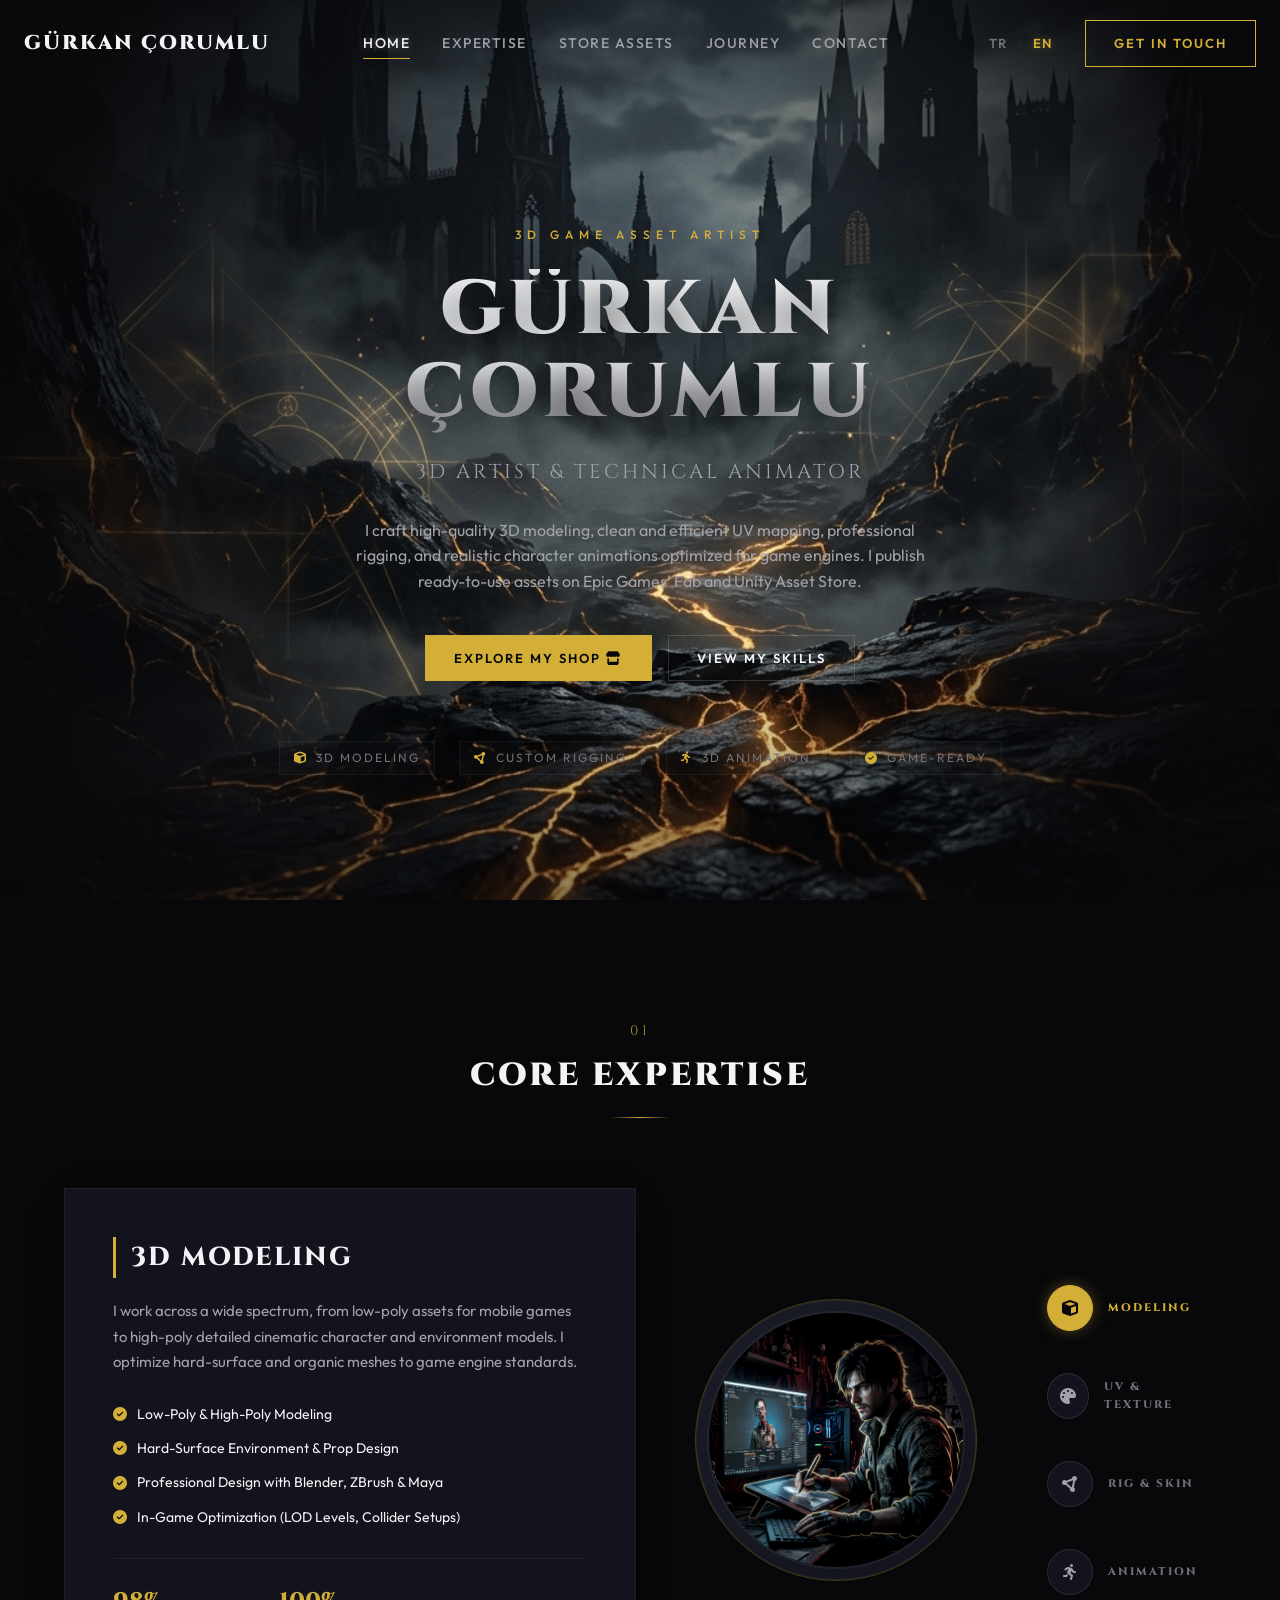
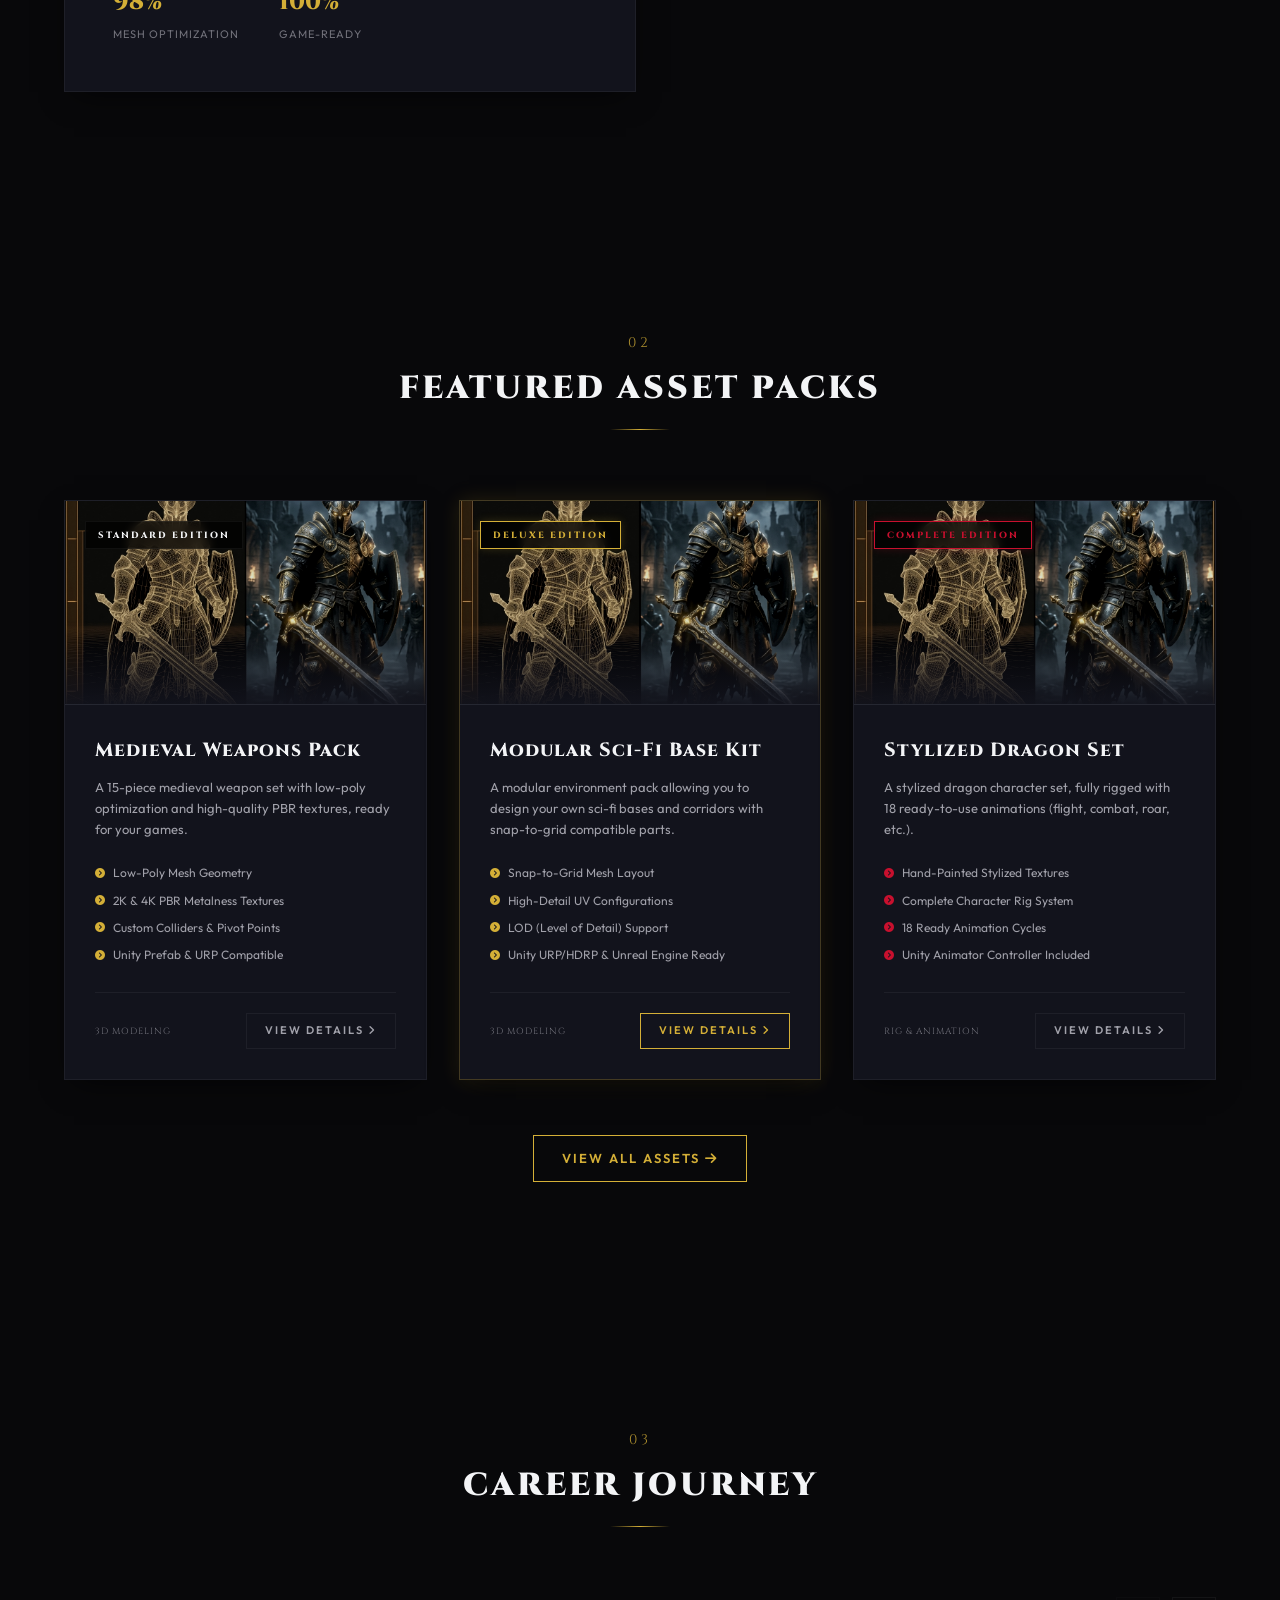
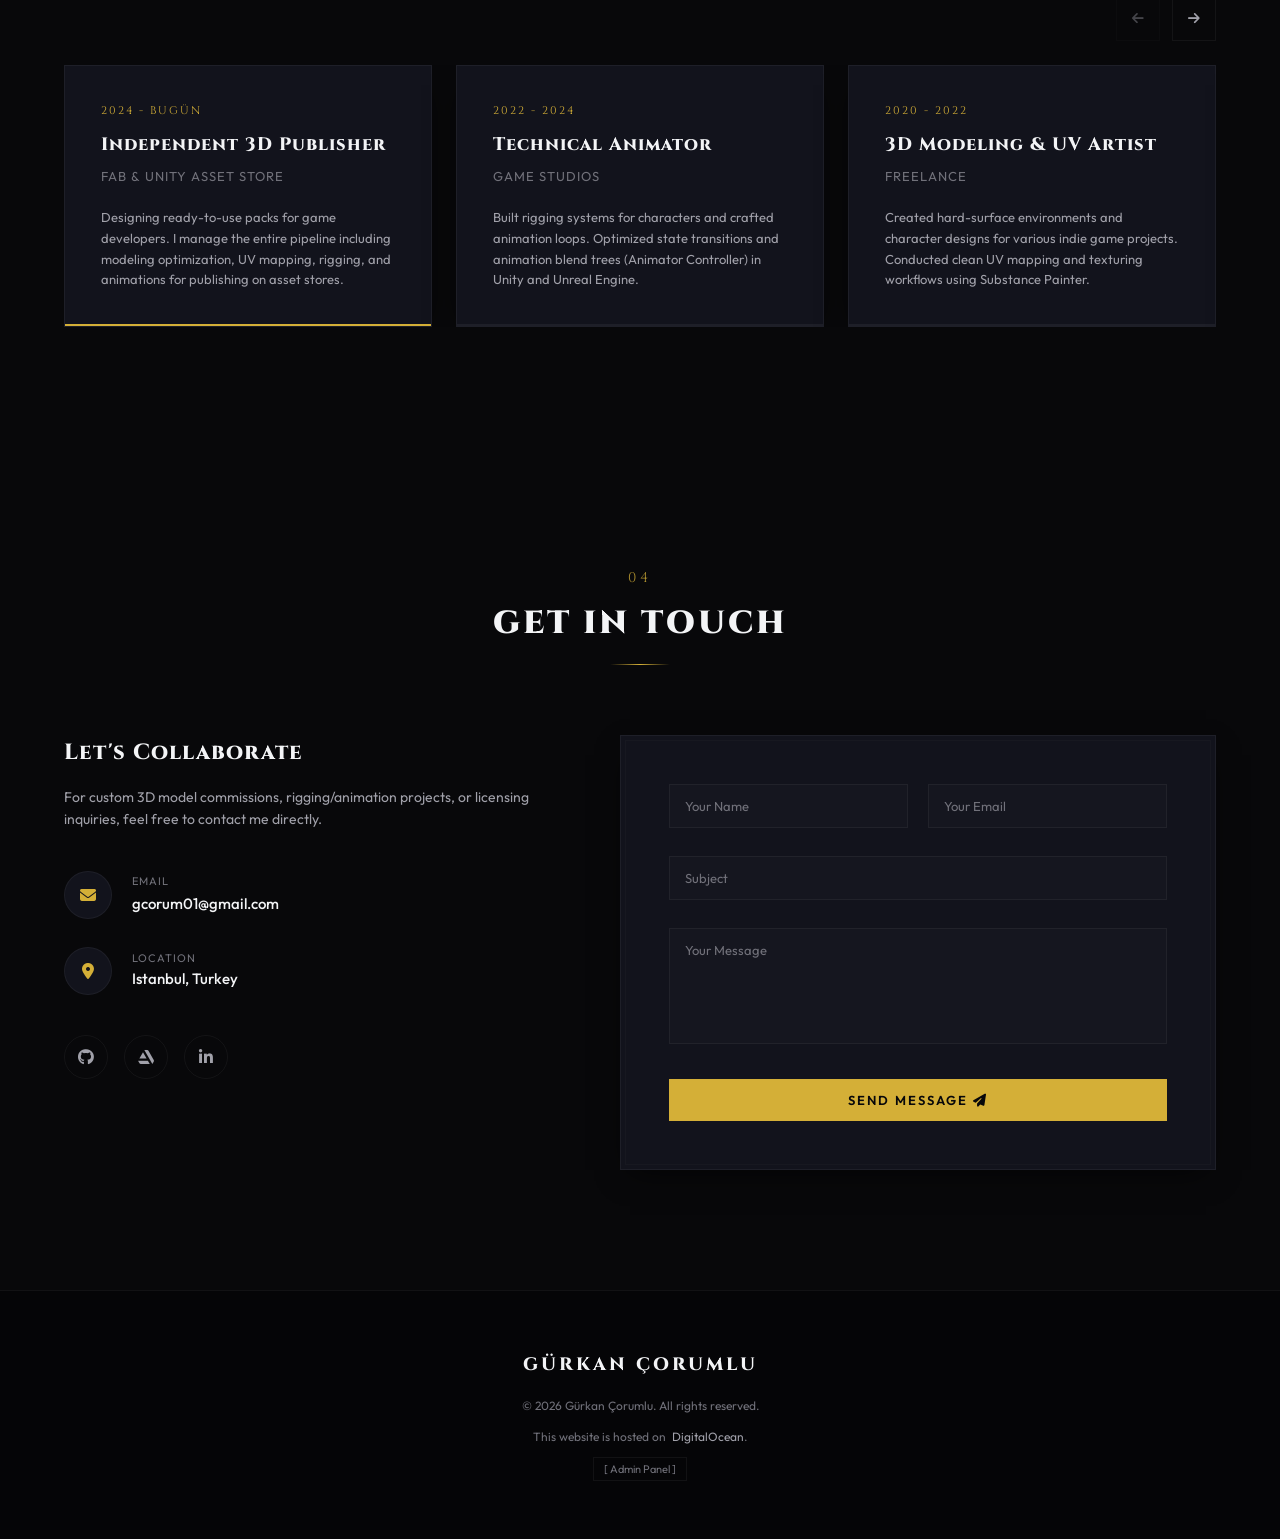
==== index.html @ 6bc315f4 "Initial commit - 3D Portfolio" ====
<!DOCTYPE html>
<html lang="tr">
<head>
    <meta charset="UTF-8">
    <meta name="viewport" content="width=device-width, initial-scale=1.0">
    <meta name="description" content="Gürkan Çorumlu - 3D Modelleme, UV Mapping, Rigleme ve Animasyon Uzmanı. Fab Marketplace ve Unity Asset Store için optimize edilmiş 3D oyun varlıkları.">
    <meta name="author" content="Gürkan Çorumlu">
    <title>Gürkan Çorumlu | 3D Artist & Technical Animator</title>
    
    <!-- Google Fonts -->
    <link rel="preconnect" href="https://fonts.googleapis.com">
    <link rel="preconnect" href="https://fonts.gstatic.com" crossorigin>
    <link href="https://fonts.googleapis.com/css2?family=Cinzel:wght@400;600;800;900&family=Outfit:wght@200;300;400;500;600;700&display=swap" rel="stylesheet">
    
    <!-- Font Awesome CDN -->
    <link rel="stylesheet" href="https://cdnjs.cloudflare.com/ajax/libs/font-awesome/6.4.0/css/all.min.css">
    
    <!-- Stylesheet -->
    <link rel="stylesheet" href="styles.css">
</head>
<body>

    <!-- Fog/Mist Canvas Background -->
    <canvas id="fog-canvas"></canvas>

    <!-- Header / Navigation -->
    <header class="navbar">
        <div class="nav-container">
            <a href="#" class="nav-logo">GÜRKAN ÇORUMLU</a>
            
            <nav class="nav-links">
                <a href="#hero" class="active">
                    <span class="tr-text">Ana Sayfa</span>
                    <span class="en-text">Home</span>
                </a>
                <a href="#expertise">
                    <span class="tr-text">Uzmanlık</span>
                    <span class="en-text">Expertise</span>
                </a>
                <a href="#projects">
                    <span class="tr-text">Mağaza Varlıkları</span>
                    <span class="en-text">Store Assets</span>
                </a>
                <a href="#journey">
                    <span class="tr-text">Deneyim</span>
                    <span class="en-text">Journey</span>
                </a>
                <a href="#contact">
                    <span class="tr-text">İletişim</span>
                    <span class="en-text">Contact</span>
                </a>
            </nav>

            <div class="nav-actions">
                <!-- Language Toggle Button -->
                <div class="lang-selector">
                    <button class="lang-btn active" data-lang="tr">TR</button>
                    <span class="lang-separator">|</span>
                    <button class="lang-btn" data-lang="en">EN</button>
                </div>
                
                <a href="#contact" class="btn btn-outline cv-btn tr-text">İletişime Geç</a>
                <a href="#contact" class="btn btn-outline cv-btn en-text">Get in Touch</a>
                
                <button class="mobile-toggle" aria-label="Menüyü Aç/Kapat">
                    <i class="fa-solid fa-bars-staggered"></i>
                </button>
            </div>
        </div>
    </header>

    <!-- Mobile Navigation Drawer -->
    <div class="mobile-drawer">
        <button class="mobile-close" aria-label="Menüyü Kapat"><i class="fa-solid fa-xmark"></i></button>
        <div class="lang-selector-mobile">
            <button class="lang-btn active" data-lang="tr">TR</button>
            <span class="lang-separator">|</span>
            <button class="lang-btn" data-lang="en">EN</button>
        </div>
        <nav class="drawer-links">
            <a href="#hero">
                <span class="tr-text">Ana Sayfa</span>
                <span class="en-text">Home</span>
            </a>
            <a href="#expertise">
                <span class="tr-text">Uzmanlık</span>
                <span class="en-text">Expertise</span>
            </a>
            <a href="#projects">
                <span class="tr-text">Mağaza Varlıkları</span>
                <span class="en-text">Store Assets</span>
            </a>
            <a href="#journey">
                <span class="tr-text">Deneyim</span>
                <span class="en-text">Journey</span>
            </a>
            <a href="#contact">
                <span class="tr-text">İletişim</span>
                <span class="en-text">Contact</span>
            </a>
            <a href="#contact" class="btn btn-outline cv-btn-mobile tr-text">İletişime Geç</a>
            <a href="#contact" class="btn btn-outline cv-btn-mobile en-text">Get in Touch</a>
        </nav>
    </div>

    <!-- Main Content -->
    <main>

        <!-- Hero Section -->
        <section id="hero" class="hero-section">
            <div class="hero-overlay"></div>
            <div class="hero-content">
                <p class="hero-tagline tr-text">3D OYUN VARLIKLARI SANATÇISI</p>
                <p class="hero-tagline en-text">3D GAME ASSET ARTIST</p>
                <h1 class="hero-title">GÜRKAN ÇORUMLU</h1>
                <p class="hero-subtitle">3D Artist & Technical Animator</p>
                
                <p class="hero-description tr-text">
                    Oyun motorları için optimize edilmiş yüksek kaliteli 3D modelleme (modeling), temiz ve verimli UV mapping, profesyonel rigleme (rigging) ve gerçekçi karakter animasyonları hazırlıyorum. Unity Asset Store ve Fab mağazalarında hazır varlıklar (assets) yayınlıyorum.
                </p>
                <p class="hero-description en-text">
                    I craft high-quality 3D modeling, clean and efficient UV mapping, professional rigging, and realistic character animations optimized for game engines. I publish ready-to-use assets on Epic Games' Fab and Unity Asset Store.
                </p>
                
                <div class="hero-buttons">
                    <a href="#projects" class="btn btn-primary tr-text">Mağazamı İncele <i class="fa-solid fa-store"></i></a>
                    <a href="#projects" class="btn btn-primary en-text">Explore My Shop <i class="fa-solid fa-store"></i></a>
                    <a href="#expertise" class="btn btn-secondary tr-text">Yeteneklerimi Gör</a>
                    <a href="#expertise" class="btn btn-secondary en-text">View My Skills</a>
                </div>
                <div class="hero-footer-badges">
                    <div class="badge-item"><i class="fa-solid fa-cube"></i> 3D Modeling</div>
                    <div class="badge-item"><i class="fa-solid fa-circle-nodes"></i> Custom Rigging</div>
                    <div class="badge-item"><i class="fa-solid fa-person-running"></i> 3D Animation</div>
                    <div class="badge-item"><i class="fa-solid fa-circle-check"></i> Game-Ready</div>
                </div>
            </div>
        </section>

        <!-- Profile & Expertise Section (Ethan Winters Style Selector) -->
        <section id="expertise" class="expertise-section section-padding">
            <div class="container">
                <div class="section-header text-center">
                    <span class="section-number">01</span>
                    <h2 class="section-title tr-text">UZMANLIK ALANLARI</h2>
                    <h2 class="section-title en-text">CORE EXPERTISE</h2>
                    <div class="section-divider"></div>
                </div>

                <div class="expertise-grid">
                    <!-- Left Panel: Content of selected role -->
                    <div class="expertise-info-panel">
                        
                        <!-- 1. 3D Modeling Panel -->
                        <div class="role-details active" id="role-modeling">
                            <h3 class="role-title tr-text">3D Modelleme (Modeling)</h3>
                            <h3 class="role-title en-text">3D Modeling</h3>
                            
                            <p class="role-desc tr-text">
                                Düşük poligonlu (low-poly) mobil oyun nesnelerinden, yüksek poligonlu (high-poly) detaylı sinematik karakter ve çevre modellerine kadar geniş bir yelpazede çalışıyorum. Hard-surface ve organik modelleri oyun motoru standartlarında optimize ediyorum.
                            </p>
                            <p class="role-desc en-text">
                                I work across a wide spectrum, from low-poly assets for mobile games to high-poly detailed cinematic character and environment models. I optimize hard-surface and organic meshes to game engine standards.
                            </p>
                            
                            <ul class="role-skills-list tr-text">
                                <li><i class="fa-solid fa-circle-check"></i> Düşük ve Yüksek Poligon Modelleme (Low-Poly / High-Poly)</li>
                                <li><i class="fa-solid fa-circle-check"></i> Hard-Surface Çevre ve Prop Tasarımları</li>
                                <li><i class="fa-solid fa-circle-check"></i> Blender, ZBrush ve Maya ile Profesyonel Tasarım</li>
                                <li><i class="fa-solid fa-circle-check"></i> Oyun İçi Optimizasyon (LOD Seviyeleri, Collider Tanımları)</li>
                            </ul>
                            <ul class="role-skills-list en-text">
                                <li><i class="fa-solid fa-circle-check"></i> Low-Poly & High-Poly Modeling</li>
                                <li><i class="fa-solid fa-circle-check"></i> Hard-Surface Environment & Prop Design</li>
                                <li><i class="fa-solid fa-circle-check"></i> Professional Design with Blender, ZBrush & Maya</li>
                                <li><i class="fa-solid fa-circle-check"></i> In-Game Optimization (LOD Levels, Collider Setups)</li>
                            </ul>
                            
                            <div class="role-metrics">
                                <div class="metric-item">
                                    <span class="metric-value">98%</span>
                                    <span class="metric-label tr-text">Mesh Optimizasyonu</span>
                                    <span class="metric-label en-text">Mesh Optimization</span>
                                </div>
                                <div class="metric-item">
                                    <span class="metric-value">100%</span>
                                    <span class="metric-label tr-text">Oyun Hazır (Game-Ready)</span>
                                    <span class="metric-label en-text">Game-Ready</span>
                                </div>
                            </div>
                        </div>

                        <!-- 2. UV & Texturing Panel -->
                        <div class="role-details" id="role-texturing">
                            <h3 class="role-title tr-text">UV Layout & Texturing</h3>
                            <h3 class="role-title en-text">UV Layout & Texturing</h3>
                            
                            <p class="role-desc tr-text">
                                Modellerin en verimli şekilde kaplanabilmesi için dikişsiz (seamless) ve sıkıştırılmış UV haritaları çıkarıyorum. Substance Painter kullanarak PBR (Physically Based Rendering) standartlarında gerçekçi veya stylized dokular üretiyorum.
                            </p>
                            <p class="role-desc en-text">
                                I generate seamless, optimized UV layouts to ensure the most efficient texturing process. Using Substance Painter, I create realistic or stylized textures conforming to PBR (Physically Based Rendering) standards.
                            </p>
                            
                            <ul class="role-skills-list tr-text">
                                <li><i class="fa-solid fa-circle-check"></i> Profesyonel ve Hızlı UV Açılımı (UV Unwrapping)</li>
                                <li><i class="fa-solid fa-circle-check"></i> PBR Dokulandırma (Substance Painter / Designer)</li>
                                <li><i class="fa-solid fa-circle-check"></i> Stylized & Hand-painted Kaplama Teknikleri</li>
                                <li><i class="fa-solid fa-circle-check"></i> Texture Atlasing ile Draw Call Optimizasyonu</li>
                            </ul>
                            <ul class="role-skills-list en-text">
                                <li><i class="fa-solid fa-circle-check"></i> Professional and Fast UV Unwrapping</li>
                                <li><i class="fa-solid fa-circle-check"></i> PBR Texturing (Substance Painter / Designer)</li>
                                <li><i class="fa-solid fa-circle-check"></i> Stylized & Hand-painted Texturing Techniques</li>
                                <li><i class="fa-solid fa-circle-check"></i> Draw Call Optimization via Texture Atlasing</li>
                            </ul>
                            
                            <div class="role-metrics">
                                <div class="metric-item">
                                    <span class="metric-value">4K</span>
                                    <span class="metric-label tr-text">Maks. Çözünürlük</span>
                                    <span class="metric-label en-text">Max Resolution</span>
                                </div>
                                <div class="metric-item">
                                    <span class="metric-value">95%</span>
                                    <span class="metric-label tr-text">UV Alanı Verimliliği</span>
                                    <span class="metric-label en-text">UV Space Efficiency</span>
                                </div>
                            </div>
                        </div>

                        <!-- 3. Rigging Panel -->
                        <div class="role-details" id="role-rigging">
                            <h3 class="role-title tr-text">Kemiklendirme & Rigleme (Rigging)</h3>
                            <h3 class="role-title en-text">Rigging & Skinning</h3>
                            
                            <p class="role-desc tr-text">
                                Karakterlerin ve mekanik nesnelerin canlandırılabilmesi için esnek, hatasız ve oyun motorlarıyla (Unity / Unreal Engine) tam uyumlu kemik yapıları kuruyorum. Skinning işlemlerini kusursuz bükülmeler sağlayacak şekilde yapıyorum.
                            </p>
                            <p class="role-desc en-text">
                                I build flexible, error-free bone structures fully compatible with game engines (Unity / Unreal Engine) for character and mechanical assets. I paint skins to guarantee flawless joint deformations.
                            </p>
                            
                            <ul class="role-skills-list tr-text">
                                <li><i class="fa-solid fa-circle-check"></i> İnsansı (Humanoid) ve Hayvan/Yaratık (Generic) Rig Sistemleri</li>
                                <li><i class="fa-solid fa-circle-check"></i> Mekanik Nesneler ve Araç Rigleme Altyapıları</li>
                                <li><i class="fa-solid fa-circle-check"></i> Yüz Rigleme (Facial Rig) ve Blendshape Entegrasyonları</li>
                                <li><i class="fa-solid fa-circle-check"></i> Unity Mecanim / Unreal Control Rig Uyumluluğu</li>
                            </ul>
                            <ul class="role-skills-list en-text">
                                <li><i class="fa-solid fa-circle-check"></i> Humanoid & Animal/Creature (Generic) Rig Setups</li>
                                <li><i class="fa-solid fa-circle-check"></i> Mechanical & Vehicle Rigging Architectures</li>
                                <li><i class="fa-solid fa-circle-check"></i> Facial Rigging & Blendshape Integrations</li>
                                <li><i class="fa-solid fa-circle-check"></i> Unity Mecanim / Unreal Control Rig Compatibility</li>
                            </ul>
                            
                            <div class="role-metrics">
                                <div class="metric-item">
                                    <span class="metric-value">0 Hata</span>
                                    <span class="metric-label tr-text">Eklem Bükülme (Skinning)</span>
                                    <span class="metric-label en-text">Joint Deformation</span>
                                </div>
                                <div class="metric-item">
                                    <span class="metric-value">100%</span>
                                    <span class="metric-label tr-text">Motor Entegrasyonu</span>
                                    <span class="metric-label en-text">Engine Integration</span>
                                </div>
                            </div>
                        </div>

                        <!-- 4. Animation Panel -->
                        <div class="role-details" id="role-animation">
                            <h3 class="role-title tr-text">3D Animasyon (Animation)</h3>
                            <h3 class="role-title en-text">3D Animation</h3>
                            
                            <p class="role-desc tr-text">
                                Karakterlere ve nesnelere hayat veriyorum. Oyun içi döngüler (idle, walk, run, jump, combat) ve sinematik sahneler için akıcı, ağırlık hissi yüksek animasyonlar hazırlıyorum.
                            </p>
                            <p class="role-desc en-text">
                                I breathe life into characters and objects. I produce fluid, high-weight-feeling animations for in-game cycles (idle, walk, run, jump, combat) and cinematic sequences.
                            </p>
                            
                            <ul class="role-skills-list tr-text">
                                <li><i class="fa-solid fa-circle-check"></i> Oyun İçi Animasyon Döngüleri (Seamless Loop Cycles)</li>
                                <li><i class="fa-solid fa-circle-check"></i> Dövüş ve Etkileşim Animasyon Setleri</li>
                                <li><i class="fa-solid fa-circle-check"></i> Keyframe Animasyonu & Motion Capture Düzenleme</li>
                                <li><i class="fa-solid fa-circle-check"></i> Dinamik Saç, Bez ve Fizik Destekli Animasyonlar</li>
                            </ul>
                            <ul class="role-skills-list en-text">
                                <li><i class="fa-solid fa-circle-check"></i> In-Game Seamless Loop Cycles</li>
                                <li><i class="fa-solid fa-circle-check"></i> Combat & Interaction Animation Sets</li>
                                <li><i class="fa-solid fa-circle-check"></i> Keyframe Animation & Motion Capture Editing</li>
                                <li><i class="fa-solid fa-circle-check"></i> Dynamic Hair, Cloth & Physics-Based Animations</li>
                            </ul>
                            
                            <div class="role-metrics">
                                <div class="metric-item">
                                    <span class="metric-value">60 FPS</span>
                                    <span class="metric-label tr-text">Akıcı Hareketler</span>
                                    <span class="metric-label en-text">Smooth Animation</span>
                                </div>
                                <div class="metric-item">
                                    <span class="metric-value">15+</span>
                                    <span class="metric-label tr-text">Paket Başına Animasyon</span>
                                    <span class="metric-label en-text">Animations Per Pack</span>
                                </div>
                            </div>
                        </div>
                    </div>

                    <!-- Center Panel: The Developer Avatar (glowing frame) -->
                    <div class="expertise-avatar-panel">
                        <div class="avatar-frame">
                            <div class="glow-ring"></div>
                            <img src="assets/images/developer_avatar.png" alt="Gürkan Çorumlu Avatar" class="avatar-img">
                        </div>
                    </div>

                    <!-- Right Panel: Interactive Badges (Resident Evil style) -->
                    <div class="expertise-selectors">
                        <div class="selector-badge active" data-role="modeling" title="3D Modeling">
                            <div class="badge-inner">
                                <i class="fa-solid fa-cube"></i>
                            </div>
                            <span class="badge-label tr-text">MODELLEME</span>
                            <span class="badge-label en-text">MODELING</span>
                        </div>
                        <div class="selector-badge" data-role="texturing" title="UV & Texturing">
                            <div class="badge-inner">
                                <i class="fa-solid fa-palette"></i>
                            </div>
                            <span class="badge-label tr-text">UV & KAPLAMA</span>
                            <span class="badge-label en-text">UV & TEXTURE</span>
                        </div>
                        <div class="selector-badge" data-role="rigging" title="Rigging">
                            <div class="badge-inner">
                                <i class="fa-solid fa-circle-nodes"></i>
                            </div>
                            <span class="badge-label tr-text">RİG & SKİN</span>
                            <span class="badge-label en-text">RIG & SKIN</span>
                        </div>
                        <div class="selector-badge" data-role="animation" title="Animation">
                            <div class="badge-inner">
                                <i class="fa-solid fa-person-running"></i>
                            </div>
                            <span class="badge-label tr-text">ANİMASYON</span>
                            <span class="badge-label en-text">ANIMATION</span>
                        </div>
                    </div>
                </div>
            </div>
        </section>

        <!-- Projects Section (Ediciones Style Cards) -->
        <section id="projects" class="projects-section section-padding">
            <div class="container">
                <div class="section-header text-center">
                    <span class="section-number">02</span>
                    <h2 class="section-title tr-text">ÖNE ÇIKAN VARLIK PAKETLERİ</h2>
                    <h2 class="section-title en-text">FEATURED ASSET PACKS</h2>
                    <div class="section-divider"></div>
                </div>

                <div class="projects-grid" id="home-projects-grid">
                    <!-- Injected dynamically by app.js -->
                </div>

                <!-- View All Button -->
                <div class="projects-action text-center">
                    <a href="assets.html" class="btn btn-outline">
                        <span class="tr-text">Tüm Paketleri Gör <i class="fa-solid fa-arrow-right"></i></span>
                        <span class="en-text">View All Assets <i class="fa-solid fa-arrow-right"></i></span>
                    </a>
                </div>
            </div>
        </section>

        <!-- Career Journey Section (Locaciones Jugables Style Slider) -->
        <section id="journey" class="journey-section section-padding">
            <div class="container">
                <div class="section-header text-center">
                    <span class="section-number">03</span>
                    <h2 class="section-title tr-text">KARİYER YOLCULUĞU</h2>
                    <h2 class="section-title en-text">CAREER JOURNEY</h2>
                    <div class="section-divider"></div>
                </div>

                <div class="journey-wrapper">
                    <!-- Carousel Controls -->
                    <div class="journey-controls">
                        <button class="journey-btn prev" aria-label="Önceki"><i class="fa-solid fa-arrow-left"></i></button>
                        <button class="journey-btn next" aria-label="Sonraki"><i class="fa-solid fa-arrow-right"></i></button>
                    </div>

                    <div class="journey-track-container">
                        <div class="journey-track" id="home-journey-track">
                            <!-- Injected dynamically by app.js -->
                        </div>
                    </div>
                </div>
            </div>
        </section>

        <!-- Contact Section -->
        <section id="contact" class="contact-section section-padding">
            <div class="container">
                <div class="section-header text-center">
                    <span class="section-number">04</span>
                    <h2 class="section-title tr-text">İLETİŞİME GEÇ</h2>
                    <h2 class="section-title en-text">GET IN TOUCH</h2>
                    <div class="section-divider"></div>
                </div>

                <div class="contact-grid">
                    <!-- Contact Information -->
                    <div class="contact-info">
                        <h3 class="contact-subtitle tr-text">İş Birliği Kurun</h3>
                        <h3 class="contact-subtitle en-text">Let's Collaborate</h3>
                        
                        <p class="contact-text tr-text">
                            Özel 3D model siparişleriniz, rig/animasyon projeleriniz ya da lisanslama sorularınız için doğrudan benimle iletişime geçebilirsiniz.
                        </p>
                        <p class="contact-text en-text">
                            For custom 3D model commissions, rigging/animation projects, or licensing inquiries, feel free to contact me directly.
                        </p>
                        
                        <div class="contact-details">
                            <div class="contact-detail-item">
                                <div class="contact-icon"><i class="fa-solid fa-envelope"></i></div>
                                <div class="contact-detail-text">
                                    <span class="tr-text">E-posta</span>
                                    <span class="en-text">Email</span>
                                    <a href="mailto:gcorum01@gmail.com">gcorum01@gmail.com</a>
                                </div>
                            </div>
                            <div class="contact-detail-item">
                                <div class="contact-icon"><i class="fa-solid fa-location-dot"></i></div>
                                <div class="contact-detail-text">
                                    <span class="tr-text">Konum</span>
                                    <span class="en-text">Location</span>
                                    <p class="tr-text">İstanbul, Türkiye</p>
                                    <p class="en-text">Istanbul, Turkey</p>
                                </div>
                            </div>
                        </div>

                        <div class="social-links">
                            <a href="https://github.com/gurkan01" target="_blank" rel="noopener noreferrer" class="social-icon" aria-label="GitHub"><i class="fa-brands fa-github"></i></a>
                            <a href="#" class="social-icon" aria-label="ArtStation"><i class="fa-brands fa-artstation"></i></a>
                            <a href="https://www.linkedin.com/in/g%C3%BCrkan-%C3%A7orumlu-41a6ab17b/" target="_blank" rel="noopener noreferrer" class="social-icon" aria-label="LinkedIn"><i class="fa-brands fa-linkedin-in"></i></a>
                        </div>
                    </div>

                    <!-- Contact Form -->
                    <div class="contact-form-panel">
                        <form id="portfolio-contact-form" class="contact-form" action="#" method="POST">
                            <div class="form-row">
                                <div class="form-group">
                                    <input type="text" id="name" name="name" required placeholder=" ">
                                    <label for="name" class="tr-text">Adınız Soyadınız</label>
                                    <label for="name" class="en-text">Your Name</label>
                                </div>
                                <div class="form-group">
                                    <input type="email" id="email" name="email" required placeholder=" ">
                                    <label for="email" class="tr-text">E-posta Adresiniz</label>
                                    <label for="email" class="en-text">Your Email</label>
                                </div>
                            </div>
                            <div class="form-group">
                                <input type="text" id="subject" name="subject" required placeholder=" ">
                                <label for="subject" class="tr-text">Konu</label>
                                <label for="subject" class="en-text">Subject</label>
                            </div>
                            <div class="form-group">
                                <textarea id="message" name="message" rows="5" required placeholder=" "></textarea>
                                <label for="message" class="tr-text">Mesajınız</label>
                                <label for="message" class="en-text">Your Message</label>
                            </div>
                            <button type="submit" class="btn btn-primary btn-submit">
                                <span class="tr-text">Gönder <i class="fa-solid fa-paper-plane"></i></span>
                                <span class="en-text">Send Message <i class="fa-solid fa-paper-plane"></i></span>
                            </button>
                        </form>
                    </div>
                </div>
            </div>
        </section>

    </main>

    <!-- Footer -->
    <footer class="main-footer">
        <div class="footer-container">
            <div class="footer-brand">GÜRKAN ÇORUMLU</div>
            <p class="footer-copy">
                &copy; 2026 Gürkan Çorumlu. <span class="tr-text">Tüm hakları saklıdır.</span><span class="en-text">All rights reserved.</span>
            </p>
            <p class="footer-host tr-text">
                Bu web sitesi <a href="https://www.digitalocean.com" target="_blank" rel="noopener noreferrer"><i class="fa-brands fa-digitalocean"></i> DigitalOcean</a> üzerinde barındırılmaktadır.
            </p>
            <p class="footer-host en-text">
                This website is hosted on <a href="https://www.digitalocean.com" target="_blank" rel="noopener noreferrer"><i class="fa-brands fa-digitalocean"></i> DigitalOcean</a>.
            </p>
            <p class="footer-admin" style="margin-top: 15px; font-size: 11px;">
                <a href="panel.html" style="color: var(--text-muted); text-decoration: none; border: 1px solid var(--border-color); padding: 4px 10px; transition: var(--transition-fast);">
                    <span class="tr-text">[ Yönetim Paneli ]</span>
                    <span class="en-text">[ Admin Panel ]</span>
                </a>
            </p>
        </div>
    </footer>

    <!-- App JavaScript -->
    <script src="db.js"></script>
    <script src="app.js"></script>
</body>
</html>
---- styles.css ----
/* --------------------------------------------------
 * DESIGN SYSTEM & ROOT VARIABLES
 * -------------------------------------------------- */
:root {
    --bg-primary: #08080a;
    --bg-secondary: #12131c;
    --bg-tertiary: #191b26;
    --bg-nav: rgba(8, 8, 10, 0.75);
    
    --accent-gold: #d4af37;
    --accent-gold-hover: #ffb800;
    --accent-gold-glow: rgba(212, 175, 55, 0.35);
    
    --accent-red: #c8102e;
    --accent-red-hover: #e51b3c;
    --accent-red-glow: rgba(200, 16, 46, 0.35);
    
    --text-primary: #f3f4f6;
    --text-secondary: #a1a1aa;
    --text-muted: #71717a;
    
    --border-color: rgba(255, 255, 255, 0.05);
    --border-glow: rgba(212, 175, 55, 0.1);
    
    --font-title: 'Cinzel', serif;
    --font-body: 'Outfit', sans-serif;
    
    --transition-smooth: all 0.4s cubic-bezier(0.16, 1, 0.3, 1);
    --transition-fast: all 0.2s cubic-bezier(0.4, 0, 0.2, 1);
    --glass-blur: blur(12px);
    
    --shadow-premium: 0 10px 30px -10px rgba(0, 0, 0, 0.7);
    --shadow-glow-gold: 0 0 20px rgba(212, 175, 55, 0.15);
}

/* Reset & Base Styles */
* {
    margin: 0;
    padding: 0;
    box-sizing: border-box;
    scroll-behavior: smooth;
}

body {
    background-color: var(--bg-primary);
    color: var(--text-primary);
    font-family: var(--font-body);
    overflow-x: hidden;
    line-height: 1.6;
    -webkit-font-smoothing: antialiased;
}

/* Custom Scrollbar */
::-webkit-scrollbar {
    width: 8px;
}
::-webkit-scrollbar-track {
    background: var(--bg-primary);
}
::-webkit-scrollbar-thumb {
    background: var(--bg-secondary);
    border: 2px solid var(--bg-primary);
    border-radius: 4px;
}
::-webkit-scrollbar-thumb:hover {
    background: var(--accent-gold);
}

/* Canvas Background */
#fog-canvas {
    position: fixed;
    top: 0;
    left: 0;
    width: 100vw;
    height: 100vh;
    z-index: -1;
    pointer-events: none;
    background-color: var(--bg-primary);
}

/* Selection */
::selection {
    background-color: var(--accent-gold);
    color: var(--bg-primary);
}

/* Layout Container */
.container {
    width: 100%;
    max-width: 1200px;
    margin: 0 auto;
    padding: 0 24px;
}

.section-padding {
    padding: 120px 0;
}

/* --------------------------------------------------
 * TYPOGRAPHY & HEADER STYLES
 * -------------------------------------------------- */
h1, h2, h3, h4, h5, h6 {
    font-family: var(--font-title);
    font-weight: 600;
    letter-spacing: 1px;
}

.section-header {
    margin-bottom: 70px;
    position: relative;
}

.section-number {
    font-family: var(--font-title);
    font-size: 14px;
    color: var(--accent-gold);
    letter-spacing: 4px;
    display: block;
    margin-bottom: 8px;
    opacity: 0.8;
}

.section-title {
    font-size: 32px;
    font-weight: 900;
    letter-spacing: 3px;
    text-transform: uppercase;
    position: relative;
    display: inline-block;
}

.section-divider {
    width: 60px;
    height: 1px;
    background: linear-gradient(90deg, transparent, var(--accent-gold), transparent);
    margin: 15px auto 0;
}

.text-center {
    text-align: center;
}

/* --------------------------------------------------
 * NAVIGATION BAR
 * -------------------------------------------------- */
.navbar {
    position: fixed;
    top: 0;
    left: 0;
    width: 100%;
    z-index: 100;
    background-color: transparent;
    border-bottom: 1px solid transparent;
    transition: var(--transition-smooth);
}

.navbar.scrolled {
    background-color: var(--bg-nav);
    backdrop-filter: var(--glass-blur);
    border-bottom: 1px solid var(--border-color);
    box-shadow: var(--shadow-premium);
}

.nav-container {
    max-width: 1300px;
    margin: 0 auto;
    padding: 20px 24px;
    display: flex;
    justify-content: space-between;
    align-items: center;
    transition: var(--transition-smooth);
}

.navbar.scrolled .nav-container {
    padding: 15px 24px;
}

.nav-logo {
    font-family: var(--font-title);
    font-size: 20px;
    font-weight: 900;
    letter-spacing: 2px;
    color: var(--text-primary);
    text-decoration: none;
    position: relative;
    overflow: hidden;
}

.nav-logo::after {
    content: '';
    position: absolute;
    bottom: 0;
    left: 0;
    width: 100%;
    height: 1px;
    background: var(--accent-gold);
    transform: scaleX(0);
    transform-origin: right;
    transition: transform 0.30s ease;
}

.nav-logo:hover::after {
    transform: scaleX(1);
    transform-origin: left;
}

.nav-links {
    display: flex;
    gap: 32px;
}

.nav-links a {
    color: var(--text-secondary);
    text-decoration: none;
    font-size: 14px;
    font-weight: 500;
    letter-spacing: 1.5px;
    text-transform: uppercase;
    transition: var(--transition-fast);
    position: relative;
    padding: 4px 0;
}

.nav-links a::after {
    content: '';
    position: absolute;
    bottom: 0;
    left: 0;
    width: 100%;
    height: 1px;
    background-color: var(--accent-gold);
    transform: scaleX(0);
    transition: var(--transition-fast);
}

.nav-links a:hover,
.nav-links a.active {
    color: var(--text-primary);
    text-shadow: 0 0 8px rgba(255,255,255,0.3);
}

.nav-links a.active::after {
    transform: scaleX(1);
}

.nav-actions {
    display: flex;
    align-items: center;
    gap: 16px;
}

/* Mobile Toggle */
.mobile-toggle {
    display: none;
    background: none;
    border: none;
    color: var(--text-primary);
    font-size: 20px;
    cursor: pointer;
    transition: var(--transition-fast);
}

.mobile-toggle:hover {
    color: var(--accent-gold);
}

/* --------------------------------------------------
 * MOBILE DRAWER
 * -------------------------------------------------- */
.mobile-drawer {
    position: fixed;
    top: 0;
    right: -100%;
    width: 300px;
    height: 100vh;
    background-color: var(--bg-primary);
    border-left: 1px solid var(--border-color);
    z-index: 200;
    padding: 80px 40px;
    display: flex;
    flex-direction: column;
    transition: var(--transition-smooth);
}

.mobile-drawer.open {
    right: 0;
    box-shadow: -10px 0 30px rgba(0,0,0,0.5);
}

.mobile-close {
    position: absolute;
    top: 24px;
    right: 24px;
    background: none;
    border: none;
    color: var(--text-primary);
    font-size: 24px;
    cursor: pointer;
}

.mobile-close:hover {
    color: var(--accent-gold);
}

.drawer-links {
    display: flex;
    flex-direction: column;
    gap: 28px;
    margin-top: 40px;
}

.drawer-links a {
    color: var(--text-secondary);
    text-decoration: none;
    font-size: 16px;
    font-family: var(--font-title);
    letter-spacing: 2px;
    text-transform: uppercase;
    transition: var(--transition-fast);
}

.drawer-links a:hover {
    color: var(--accent-gold);
    padding-left: 8px;
}

.cv-btn-mobile {
    margin-top: 20px;
    text-align: center;
}

/* --------------------------------------------------
 * BUTTON STYLES
 * -------------------------------------------------- */
.btn {
    display: inline-block;
    padding: 12px 28px;
    font-family: var(--font-body);
    font-size: 13px;
    font-weight: 600;
    letter-spacing: 2px;
    text-transform: uppercase;
    text-decoration: none;
    border-radius: 0;
    cursor: pointer;
    transition: var(--transition-smooth);
    position: relative;
    overflow: hidden;
}

.btn-primary {
    background-color: var(--accent-gold);
    color: var(--bg-primary);
    border: 1px solid var(--accent-gold);
}

.btn-primary:hover {
    background-color: var(--accent-gold-hover);
    box-shadow: 0 0 25px var(--accent-gold-glow);
    transform: translateY(-2px);
}

.btn-secondary {
    background-color: transparent;
    color: var(--text-primary);
    border: 1px solid rgba(255, 255, 255, 0.15);
}

.btn-secondary:hover {
    border-color: var(--text-primary);
    background-color: rgba(255, 255, 255, 0.05);
    transform: translateY(-2px);
}

.btn-outline {
    background-color: transparent;
    color: var(--accent-gold);
    border: 1px solid var(--accent-gold);
}

.btn-outline:hover {
    background-color: var(--accent-gold);
    color: var(--bg-primary);
    box-shadow: 0 0 15px var(--accent-gold-glow);
}

.btn-card {
    background-color: transparent;
    color: var(--text-secondary);
    border: 1px solid var(--border-color);
    padding: 8px 18px;
    font-size: 11px;
}

.btn-card:hover {
    color: var(--text-primary);
    border-color: var(--text-primary);
    background-color: rgba(255,255,255,0.02);
}

.gold-btn {
    border-color: var(--accent-gold);
    color: var(--accent-gold);
}

.gold-btn:hover {
    background-color: var(--accent-gold);
    color: var(--bg-primary) !important;
    box-shadow: 0 0 15px var(--accent-gold-glow);
}

/* --------------------------------------------------
 * HERO SECTION
 * -------------------------------------------------- */
.hero-section {
    min-height: 100vh;
    display: flex;
    align-items: center;
    position: relative;
    padding-top: 100px;
    background-image: url('assets/images/hero_bg.png');
    background-size: cover;
    background-position: center;
}

.hero-overlay {
    position: absolute;
    top: 0;
    left: 0;
    width: 100%;
    height: 100%;
    background: radial-gradient(circle at center, transparent 30%, rgba(8, 8, 10, 0.95) 85%);
}

.hero-content {
    max-width: 800px;
    margin: 0 auto;
    padding: 0 24px;
    text-align: center;
    position: relative;
    z-index: 10;
}

.hero-tagline {
    font-family: var(--font-body);
    font-size: 12px;
    letter-spacing: 6px;
    color: var(--accent-gold);
    text-transform: uppercase;
    font-weight: 500;
    margin-bottom: 24px;
    animation: fadeIn 1s ease-out;
}

.hero-title {
    font-size: clamp(40px, 8vw, 76px);
    font-weight: 900;
    letter-spacing: 5px;
    line-height: 1.1;
    margin-bottom: 20px;
    background: linear-gradient(180deg, var(--text-primary) 50%, #909096 100%);
    -webkit-background-clip: text;
    -webkit-text-fill-color: transparent;
    text-shadow: 0 10px 30px rgba(0,0,0,0.5);
    animation: slideUp 1s cubic-bezier(0.16, 1, 0.3, 1);
}

.hero-subtitle {
    font-family: var(--font-title);
    font-size: clamp(14px, 3vw, 20px);
    letter-spacing: 3px;
    color: var(--text-secondary);
    text-transform: uppercase;
    margin-bottom: 30px;
    animation: slideUp 1.2s cubic-bezier(0.16, 1, 0.3, 1);
}

.hero-description {
    font-size: 16px;
    color: var(--text-secondary);
    max-width: 600px;
    margin: 0 auto 40px;
    animation: slideUp 1.4s cubic-bezier(0.16, 1, 0.3, 1);
}

.hero-buttons {
    display: flex;
    justify-content: center;
    gap: 16px;
    margin-bottom: 60px;
    animation: slideUp 1.6s cubic-bezier(0.16, 1, 0.3, 1);
}

.hero-footer-badges {
    display: flex;
    justify-content: center;
    flex-wrap: wrap;
    gap: 24px;
    animation: fadeIn 2s ease-out;
}

.badge-item {
    font-size: 12px;
    letter-spacing: 2px;
    text-transform: uppercase;
    color: var(--text-muted);
    display: flex;
    align-items: center;
    gap: 8px;
    border: 1px solid var(--border-color);
    padding: 6px 14px;
    background-color: rgba(255,255,255,0.01);
}

.badge-item i {
    color: var(--accent-gold);
}

/* Keyframes */
@keyframes fadeIn {
    from { opacity: 0; }
    to { opacity: 1; }
}

@keyframes slideUp {
    from {
        opacity: 0;
        transform: translateY(30px);
    }
    to {
        opacity: 1;
        transform: translateY(0);
    }
}

/* --------------------------------------------------
 * CORE EXPERTISE SELECTOR (Resident Evil Style)
 * -------------------------------------------------- */
.expertise-grid {
    display: grid;
    grid-template-columns: 1fr 320px 180px;
    gap: 40px;
    align-items: center;
    margin-top: 30px;
}

/* Left panel content */
.expertise-info-panel {
    background-color: var(--bg-secondary);
    border: 1px solid var(--border-color);
    padding: 48px;
    min-height: 420px;
    display: flex;
    flex-direction: column;
    justify-content: center;
    position: relative;
    box-shadow: var(--shadow-premium);
}

.role-details {
    display: none;
    opacity: 0;
    transform: translateY(15px);
    transition: opacity 0.5s ease, transform 0.5s ease;
}

.role-details.active {
    display: block;
    opacity: 1;
    transform: translateY(0);
}

.role-title {
    font-size: 26px;
    font-weight: 800;
    color: var(--text-primary);
    margin-bottom: 20px;
    letter-spacing: 2px;
    text-transform: uppercase;
    border-left: 3px solid var(--accent-gold);
    padding-left: 15px;
}

.role-desc {
    color: var(--text-secondary);
    font-size: 15px;
    margin-bottom: 28px;
    line-height: 1.7;
}

.role-skills-list {
    list-style: none;
    display: grid;
    grid-template-columns: 1fr;
    gap: 12px;
    margin-bottom: 30px;
}

.role-skills-list li {
    font-size: 14px;
    color: var(--text-primary);
    display: flex;
    align-items: center;
    gap: 10px;
}

.role-skills-list li i {
    color: var(--accent-gold);
    font-size: 14px;
}

.role-metrics {
    display: flex;
    gap: 40px;
    border-top: 1px solid var(--border-color);
    padding-top: 24px;
}

.metric-item {
    display: flex;
    flex-direction: column;
}

.metric-value {
    font-family: var(--font-title);
    font-size: 24px;
    font-weight: 800;
    color: var(--accent-gold);
}

.metric-label {
    font-size: 11px;
    color: var(--text-muted);
    text-transform: uppercase;
    letter-spacing: 1px;
    margin-top: 4px;
}

/* Center Avatar Frame */
.expertise-avatar-panel {
    display: flex;
    justify-content: center;
    align-items: center;
}

.avatar-frame {
    width: 280px;
    height: 280px;
    border-radius: 50%;
    position: relative;
    padding: 10px;
    background: linear-gradient(135deg, var(--bg-tertiary) 0%, var(--bg-secondary) 100%);
    border: 1px solid var(--border-color);
}

.glow-ring {
    position: absolute;
    top: -2px;
    left: -2px;
    width: calc(100% + 4px);
    height: calc(100% + 4px);
    border-radius: 50%;
    border: 1px solid var(--accent-gold);
    opacity: 0.3;
    pointer-events: none;
    animation: slowSpin 25s linear infinite;
}

.avatar-img {
    width: 100%;
    height: 100%;
    object-fit: cover;
    border-radius: 50%;
    filter: grayscale(40%) contrast(110%);
    border: 2px solid rgba(255, 255, 255, 0.05);
    transition: var(--transition-smooth);
}

.avatar-frame:hover .avatar-img {
    filter: grayscale(0%) contrast(100%);
    border-color: var(--accent-gold);
}

@keyframes slowSpin {
    from { transform: rotate(0deg); }
    to { transform: rotate(360deg); }
}

/* Right Selection Column */
.expertise-selectors {
    display: flex;
    flex-direction: column;
    gap: 20px;
}

.selector-badge {
    display: flex;
    align-items: center;
    gap: 15px;
    cursor: pointer;
    transition: var(--transition-smooth);
    padding: 10px;
    border: 1px solid transparent;
}

.badge-inner {
    width: 46px;
    height: 46px;
    border-radius: 50%;
    border: 1px solid rgba(255,255,255,0.1);
    background-color: var(--bg-secondary);
    display: flex;
    justify-content: center;
    align-items: center;
    font-size: 16px;
    color: var(--text-secondary);
    transition: var(--transition-smooth);
}

.badge-label {
    font-family: var(--font-title);
    font-size: 11px;
    font-weight: 800;
    letter-spacing: 2px;
    color: var(--text-muted);
    transition: var(--transition-smooth);
}

/* Hover and Active badge styles */
.selector-badge:hover .badge-inner {
    border-color: var(--text-primary);
    color: var(--text-primary);
    box-shadow: 0 0 10px rgba(255,255,255,0.1);
}

.selector-badge:hover .badge-label {
    color: var(--text-secondary);
}

.selector-badge.active .badge-inner {
    border-color: var(--accent-gold);
    color: var(--bg-primary);
    background-color: var(--accent-gold);
    box-shadow: 0 0 15px var(--accent-gold-glow);
}

.selector-badge.active .badge-label {
    color: var(--accent-gold);
}

/* --------------------------------------------------
 * FEATURED PROJECTS (Resident Evil Ediciones Style)
 * -------------------------------------------------- */
.projects-grid {
    display: grid;
    grid-template-columns: repeat(3, 1fr);
    gap: 32px;
    margin-top: 30px;
}

.project-card {
    background-color: var(--bg-secondary);
    border: 1px solid var(--border-color);
    display: flex;
    flex-direction: column;
    transition: var(--transition-smooth);
    position: relative;
    box-shadow: var(--shadow-premium);
}

/* Double border look on hover */
.project-card::before {
    content: '';
    position: absolute;
    top: 4px;
    left: 4px;
    right: 4px;
    bottom: 4px;
    border: 1px solid transparent;
    transition: var(--transition-smooth);
    pointer-events: none;
    z-index: 2;
}

.project-card:hover {
    transform: translateY(-8px);
    border-color: rgba(255,255,255,0.15);
    box-shadow: 0 15px 40px -10px rgba(0,0,0,0.9);
}

.project-card:hover::before {
    border-color: rgba(255, 255, 255, 0.05);
}

/* Edition Tag */
.project-edition-tag {
    position: absolute;
    top: 20px;
    left: 20px;
    z-index: 10;
    font-family: var(--font-title);
    font-size: 9px;
    font-weight: 800;
    letter-spacing: 2px;
    color: var(--text-primary);
    background-color: rgba(0, 0, 0, 0.7);
    padding: 6px 12px;
    border: 1px solid var(--border-color);
    backdrop-filter: blur(4px);
}

.project-edition-tag.gold {
    color: var(--accent-gold);
    border-color: var(--accent-gold);
    box-shadow: 0 0 10px rgba(212, 175, 55, 0.2);
}

.project-edition-tag.red {
    color: var(--accent-red);
    border-color: var(--accent-red);
    box-shadow: 0 0 10px rgba(200, 16, 46, 0.2);
}

/* Image Container */
.project-img-container {
    position: relative;
    width: 100%;
    padding-top: 56.25%; /* 16:9 Aspect Ratio */
    overflow: hidden;
    background-color: var(--bg-tertiary);
    border-bottom: 1px solid var(--border-color);
}

.project-img {
    position: absolute;
    top: 0;
    left: 0;
    width: 100%;
    height: 100%;
    object-fit: cover;
    filter: grayscale(30%) contrast(110%) brightness(85%);
    transition: var(--transition-smooth);
}

.project-overlay {
    position: absolute;
    top: 0;
    left: 0;
    width: 100%;
    height: 100%;
    background: linear-gradient(180deg, transparent 60%, rgba(18, 19, 28, 0.95) 100%);
}

.project-card:hover .project-img {
    transform: scale(1.06);
    filter: grayscale(0%) contrast(100%) brightness(100%);
}

/* Body Content */
.project-body {
    padding: 30px;
    display: flex;
    flex-direction: column;
    flex-grow: 1;
}

.project-title {
    font-size: 19px;
    font-weight: 800;
    margin-bottom: 12px;
    letter-spacing: 1px;
    color: var(--text-primary);
}

.project-desc {
    font-size: 13px;
    color: var(--text-secondary);
    margin-bottom: 24px;
    line-height: 1.6;
}

.project-features {
    list-style: none;
    margin-bottom: 28px;
    display: flex;
    flex-direction: column;
    gap: 8px;
    flex-grow: 1;
}

.project-features li {
    font-size: 12px;
    color: var(--text-secondary);
    display: flex;
    align-items: center;
    gap: 8px;
}

.project-features li i {
    font-size: 10px;
    color: var(--accent-gold);
}

.project-card.featured .project-features li i {
    color: var(--accent-gold);
}

.project-card:nth-child(3) .project-features li i {
    color: var(--accent-red);
}

/* Footer Content */
.project-footer {
    display: flex;
    justify-content: space-between;
    align-items: center;
    border-top: 1px solid var(--border-color);
    padding-top: 20px;
}

.project-status {
    font-family: var(--font-title);
    font-size: 9px;
    letter-spacing: 1px;
    color: var(--text-muted);
}

/* Featured Card Special glow */
.project-card.featured {
    border-color: rgba(212, 175, 55, 0.25);
    box-shadow: 0 10px 30px -10px rgba(0, 0, 0, 0.8), var(--shadow-glow-gold);
}

.project-card.featured:hover {
    border-color: var(--accent-gold);
    box-shadow: 0 15px 40px -10px rgba(0, 0, 0, 0.9), 0 0 25px rgba(212, 175, 55, 0.2);
}

/* --------------------------------------------------
 * CAREER JOURNEY (Locaciones Jugables Style Slider)
 * -------------------------------------------------- */
.journey-wrapper {
    position: relative;
    width: 100%;
}

.journey-controls {
    display: flex;
    justify-content: flex-end;
    gap: 12px;
    margin-bottom: 24px;
}

.journey-btn {
    background: none;
    border: 1px solid var(--border-color);
    color: var(--text-secondary);
    width: 44px;
    height: 44px;
    cursor: pointer;
    display: flex;
    justify-content: center;
    align-items: center;
    transition: var(--transition-fast);
}

.journey-btn:hover {
    border-color: var(--text-primary);
    color: var(--text-primary);
    background-color: rgba(255,255,255,0.02);
}

.journey-track-container {
    overflow: hidden;
    width: 100%;
}

.journey-track {
    display: flex;
    gap: 24px;
    transition: transform 0.5s cubic-bezier(0.16, 1, 0.3, 1);
}

.journey-card {
    min-width: calc(33.333% - 16px);
    background-color: var(--bg-secondary);
    border: 1px solid var(--border-color);
    padding: 36px;
    position: relative;
    transition: var(--transition-smooth);
    box-shadow: var(--shadow-premium);
}

.journey-card::after {
    content: '';
    position: absolute;
    bottom: 0;
    left: 0;
    width: 100%;
    height: 2px;
    background: var(--border-color);
    transition: var(--transition-smooth);
}

.journey-card:hover {
    transform: translateY(-4px);
    border-color: rgba(255,255,255,0.1);
}

.journey-card:hover::after {
    background: var(--accent-gold);
}

.journey-card.active::after {
    background: var(--accent-gold);
}

.journey-years {
    font-family: var(--font-title);
    font-size: 11px;
    color: var(--accent-gold);
    letter-spacing: 2px;
    display: block;
    margin-bottom: 12px;
}

.journey-role {
    font-size: 18px;
    font-weight: 800;
    color: var(--text-primary);
    margin-bottom: 6px;
}

.journey-company {
    font-size: 13px;
    color: var(--text-muted);
    text-transform: uppercase;
    letter-spacing: 1px;
    display: block;
    margin-bottom: 20px;
}

.journey-body p {
    font-size: 13px;
    color: var(--text-secondary);
    line-height: 1.6;
}

/* --------------------------------------------------
 * CONTACT SECTION & FORM
 * -------------------------------------------------- */
.contact-grid {
    display: grid;
    grid-template-columns: 1fr 1.2fr;
    gap: 60px;
    align-items: start;
    margin-top: 30px;
}

.contact-subtitle {
    font-size: 22px;
    font-weight: 800;
    margin-bottom: 16px;
}

.contact-text {
    color: var(--text-secondary);
    font-size: 14px;
    margin-bottom: 40px;
}

.contact-details {
    display: flex;
    flex-direction: column;
    gap: 28px;
    margin-bottom: 40px;
}

.contact-detail-item {
    display: flex;
    align-items: center;
    gap: 20px;
}

.contact-icon {
    width: 48px;
    height: 48px;
    border-radius: 50%;
    border: 1px solid var(--border-color);
    background-color: var(--bg-secondary);
    display: flex;
    justify-content: center;
    align-items: center;
    color: var(--accent-gold);
    font-size: 16px;
}

.contact-detail-text span {
    font-size: 11px;
    color: var(--text-muted);
    text-transform: uppercase;
    letter-spacing: 1px;
    display: block;
}

.contact-detail-text a,
.contact-detail-text p {
    font-size: 15px;
    color: var(--text-primary);
    text-decoration: none;
    font-weight: 500;
    transition: var(--transition-fast);
}

.contact-detail-text a:hover {
    color: var(--accent-gold);
}

.social-links {
    display: flex;
    gap: 16px;
}

.social-icon {
    width: 44px;
    height: 44px;
    border-radius: 50%;
    border: 1px solid var(--border-color);
    color: var(--text-secondary);
    display: flex;
    justify-content: center;
    align-items: center;
    text-decoration: none;
    transition: var(--transition-smooth);
}

.social-icon:hover {
    border-color: var(--accent-gold);
    color: var(--accent-gold);
    box-shadow: 0 0 10px var(--accent-gold-glow);
    transform: translateY(-2px);
}

/* Glassmorphic Contact Form */
.contact-form-panel {
    background-color: var(--bg-secondary);
    border: 1px solid var(--border-color);
    padding: 48px;
    box-shadow: var(--shadow-premium);
    position: relative;
}

.contact-form-panel::after {
    content: '';
    position: absolute;
    top: 4px;
    left: 4px;
    right: 4px;
    bottom: 4px;
    border: 1px solid rgba(255, 255, 255, 0.02);
    pointer-events: none;
}

.form-row {
    display: grid;
    grid-template-columns: 1fr 1fr;
    gap: 20px;
}

.form-group {
    position: relative;
    margin-bottom: 28px;
}

.form-group input,
.form-group textarea {
    width: 100%;
    padding: 12px 16px;
    background: rgba(255,255,255,0.01);
    border: 1px solid var(--border-color);
    color: var(--text-primary);
    font-family: var(--font-body);
    font-size: 14px;
    border-radius: 0;
    outline: none;
    transition: var(--transition-smooth);
}

.form-group textarea {
    resize: none;
}

.form-group label {
    position: absolute;
    left: 16px;
    top: 12px;
    font-size: 13px;
    color: var(--text-muted);
    pointer-events: none;
    transition: var(--transition-smooth);
}

/* Float Label Animation */
.form-group input:focus ~ label,
.form-group input:not(:placeholder-shown) ~ label,
.form-group textarea:focus ~ label,
.form-group textarea:not(:placeholder-shown) ~ label {
    top: -10px;
    left: 10px;
    font-size: 11px;
    color: var(--accent-gold);
    background-color: var(--bg-secondary);
    padding: 0 6px;
}

.form-group input:focus,
.form-group textarea:focus {
    border-color: var(--accent-gold);
    box-shadow: 0 0 10px rgba(212, 175, 55, 0.1);
    background: rgba(255,255,255,0.03);
}

.btn-submit {
    width: 100%;
    display: flex;
    justify-content: center;
    align-items: center;
    gap: 10px;
}

/* --------------------------------------------------
 * FOOTER
 * -------------------------------------------------- */
.main-footer {
    border-top: 1px solid var(--border-color);
    background-color: #050507;
    padding: 60px 0;
    text-align: center;
}

.footer-container {
    max-width: 800px;
    margin: 0 auto;
    padding: 0 24px;
}

.footer-brand {
    font-family: var(--font-title);
    font-size: 18px;
    font-weight: 800;
    letter-spacing: 3px;
    margin-bottom: 16px;
}

.footer-copy {
    font-size: 12px;
    color: var(--text-muted);
    margin-bottom: 12px;
}

.footer-host {
    font-size: 12px;
    color: var(--text-muted);
}

.footer-host a {
    color: var(--text-secondary);
    text-decoration: none;
    transition: var(--transition-fast);
}

.footer-host a:hover {
    color: var(--accent-gold);
}

/* --------------------------------------------------
 * RESPONSIVE DESIGN (MEDIA QUERIES)
 * -------------------------------------------------- */

@media (max-width: 1024px) {
    .expertise-grid {
        grid-template-columns: 1fr 280px;
        gap: 30px;
    }
    
    .expertise-selectors {
        grid-column: span 2;
        flex-direction: row;
        justify-content: space-around;
        margin-top: 20px;
    }
    
    .selector-badge {
        flex-direction: column;
        gap: 8px;
    }
    
    .projects-grid {
        grid-template-columns: repeat(2, 1fr);
    }
    
    .project-card:nth-child(3) {
        grid-column: span 2;
        max-width: calc(50% - 16px);
        margin: 0 auto;
    }
    
    .journey-card {
        min-width: calc(50% - 12px);
    }
}

@media (max-width: 768px) {
    .section-padding {
        padding: 80px 0;
    }
    
    .navbar {
        background-color: var(--bg-nav);
        backdrop-filter: var(--glass-blur);
        border-bottom: 1px solid var(--border-color);
    }
    
    .nav-links, .nav-actions .btn {
        display: none;
    }
    
    .mobile-toggle {
        display: block;
    }
    
    .hero-content {
        padding-top: 40px;
    }
    
    .hero-buttons {
        flex-direction: column;
        gap: 12px;
    }
    
    .hero-buttons .btn {
        width: 100%;
    }
    
    .expertise-grid {
        grid-template-columns: 1fr;
    }
    
    .expertise-avatar-panel {
        grid-row: 1;
    }
    
    .expertise-selectors {
        grid-column: span 1;
        flex-wrap: wrap;
        gap: 10px;
    }
    
    .selector-badge {
        flex-grow: 1;
        background-color: var(--bg-secondary);
        border: 1px solid var(--border-color);
    }
    
    .projects-grid {
        grid-template-columns: 1fr;
    }
    
    .project-card:nth-child(3) {
        max-width: 100%;
    }
    
    .journey-card {
        min-width: 100%;
    }
    
    .contact-grid {
        grid-template-columns: 1fr;
        gap: 40px;
    }
    
    .contact-form-panel {
        padding: 30px 20px;
    }
    
    .form-row {
        grid-template-columns: 1fr;
    }
}

/* --------------------------------------------------
 * LANGUAGE SELECTOR & TRANSLATION SYSTEM
 * -------------------------------------------------- */
.lang-selector,
.lang-selector-mobile {
    display: flex;
    align-items: center;
    gap: 6px;
    margin-right: 12px;
}

.lang-selector-mobile {
    margin-right: 0;
    margin-bottom: 24px;
    justify-content: center;
}

.lang-btn {
    background: none;
    border: none;
    color: var(--text-muted);
    font-family: var(--font-body);
    font-size: 13px;
    font-weight: 600;
    cursor: pointer;
    padding: 4px 6px;
    transition: var(--transition-fast);
    letter-spacing: 0.5px;
}

.lang-btn:hover,
.lang-btn.active {
    color: var(--accent-gold);
    text-shadow: 0 0 8px var(--accent-gold-glow);
}

.lang-separator {
    color: var(--border-color);
    font-size: 12px;
}

/* Hide inactive language elements */
html.lang-tr .en-text {
    display: none !important;
}
html.lang-en .tr-text {
    display: none !important;
}

/* --------------------------------------------------
 * SHOP & ASSETS LISTING PAGE
 * -------------------------------------------------- */
.projects-action {
    margin-top: 55px;
}

.assets-filters-container {
    display: flex;
    justify-content: center;
    flex-wrap: wrap;
    gap: 16px;
    margin-bottom: 50px;
}

.filter-btn {
    background: transparent;
    border: 1px solid var(--border-color);
    color: var(--text-secondary);
    font-family: var(--font-body);
    font-size: 11px;
    font-weight: 600;
    letter-spacing: 2px;
    padding: 10px 24px;
    cursor: pointer;
    transition: var(--transition-smooth);
}

.filter-btn:hover {
    border-color: var(--text-primary);
    color: var(--text-primary);
}

.filter-btn.active {
    border-color: var(--accent-gold);
    color: var(--bg-primary);
    background-color: var(--accent-gold);
    box-shadow: 0 0 15px var(--accent-gold-glow);
}

/* --------------------------------------------------
 * DETAILS TEMPLATE PAGE
 * -------------------------------------------------- */
.details-back-nav {
    margin-bottom: 30px;
}

.details-back-link {
    color: var(--text-secondary);
    text-decoration: none;
    font-size: 11px;
    font-weight: 600;
    letter-spacing: 2px;
    text-transform: uppercase;
    display: inline-flex;
    align-items: center;
    gap: 8px;
    transition: var(--transition-fast);
}

.details-back-link:hover {
    color: var(--accent-gold);
}

.details-grid {
    display: grid;
    grid-template-columns: 1.1fr 1fr;
    gap: 60px;
    align-items: start;
}

.details-image-container {
    position: relative;
    width: 100%;
    padding-top: 60%; /* 5:3 Aspect Ratio */
    background-color: var(--bg-secondary);
    border: 1px solid var(--border-color);
    overflow: hidden;
    margin-bottom: 40px;
    box-shadow: var(--shadow-premium);
}

.details-hero-img {
    position: absolute;
    top: 0;
    left: 0;
    width: 100%;
    height: 100%;
    object-fit: cover;
    filter: contrast(105%) brightness(90%);
}

.details-specs-block {
    background-color: var(--bg-secondary);
    border: 1px solid var(--border-color);
    padding: 36px;
    box-shadow: var(--shadow-premium);
}

.details-section-title {
    font-family: var(--font-title);
    font-size: 13px;
    font-weight: 800;
    letter-spacing: 2px;
    color: var(--text-primary);
    margin-bottom: 24px;
    border-left: 2px solid var(--accent-gold);
    padding-left: 12px;
    text-transform: uppercase;
}

.details-specs-grid {
    display: flex;
    flex-direction: column;
    gap: 16px;
}

.spec-item {
    display: flex;
    justify-content: space-between;
    align-items: center;
    border-bottom: 1px dashed rgba(255, 255, 255, 0.06);
    padding-bottom: 10px;
}

.spec-label {
    color: var(--text-muted);
    font-size: 13px;
    font-weight: 500;
}

.spec-value {
    color: var(--text-primary);
    font-size: 13px;
    font-weight: 600;
    text-align: right;
}

.details-info-col {
    display: flex;
    flex-direction: column;
}

.details-cat-tag {
    font-size: 10px;
    font-weight: 600;
    letter-spacing: 2px;
    color: var(--accent-gold);
    border: 1px solid var(--accent-gold);
    padding: 4px 10px;
    display: inline-block;
    margin-bottom: 16px;
    align-self: flex-start;
}

.details-main-title {
    font-size: clamp(28px, 4vw, 40px);
    font-weight: 900;
    letter-spacing: 2px;
    line-height: 1.2;
    margin-bottom: 16px;
    color: var(--text-primary);
}

.details-short-desc {
    font-size: 15px;
    color: var(--text-secondary);
    line-height: 1.6;
    margin-bottom: 40px;
    border-left: 2px solid rgba(255, 255, 255, 0.1);
    padding-left: 16px;
}

.details-description-box {
    margin-bottom: 40px;
}

.details-long-desc-p {
    font-size: 14px;
    color: var(--text-secondary);
    line-height: 1.7;
}

.details-animations-box {
    margin-bottom: 40px;
    background-color: rgba(255, 255, 255, 0.01);
    border: 1px solid var(--border-color);
    padding: 30px;
}

.details-anim-ul {
    list-style: none;
    display: grid;
    grid-template-columns: 1fr 1fr;
    gap: 12px;
}

.details-anim-ul li {
    font-size: 13px;
    color: var(--text-secondary);
    display: flex;
    align-items: center;
    gap: 10px;
}

.details-anim-ul li i {
    color: var(--accent-gold);
    font-size: 9px;
    opacity: 0.8;
}

.details-action-box {
    margin-bottom: 40px;
}

.details-buttons-row {
    display: flex;
    gap: 16px;
}

.btn-store {
    flex-grow: 1;
    text-align: center;
    padding: 16px 20px;
}

@media (max-width: 900px) {
    .details-grid {
        grid-template-columns: 1fr;
        gap: 40px;
    }
    
    .details-buttons-row {
        flex-direction: column;
        gap: 12px;
    }
    
    .details-anim-ul {
        grid-template-columns: 1fr;
    }
}
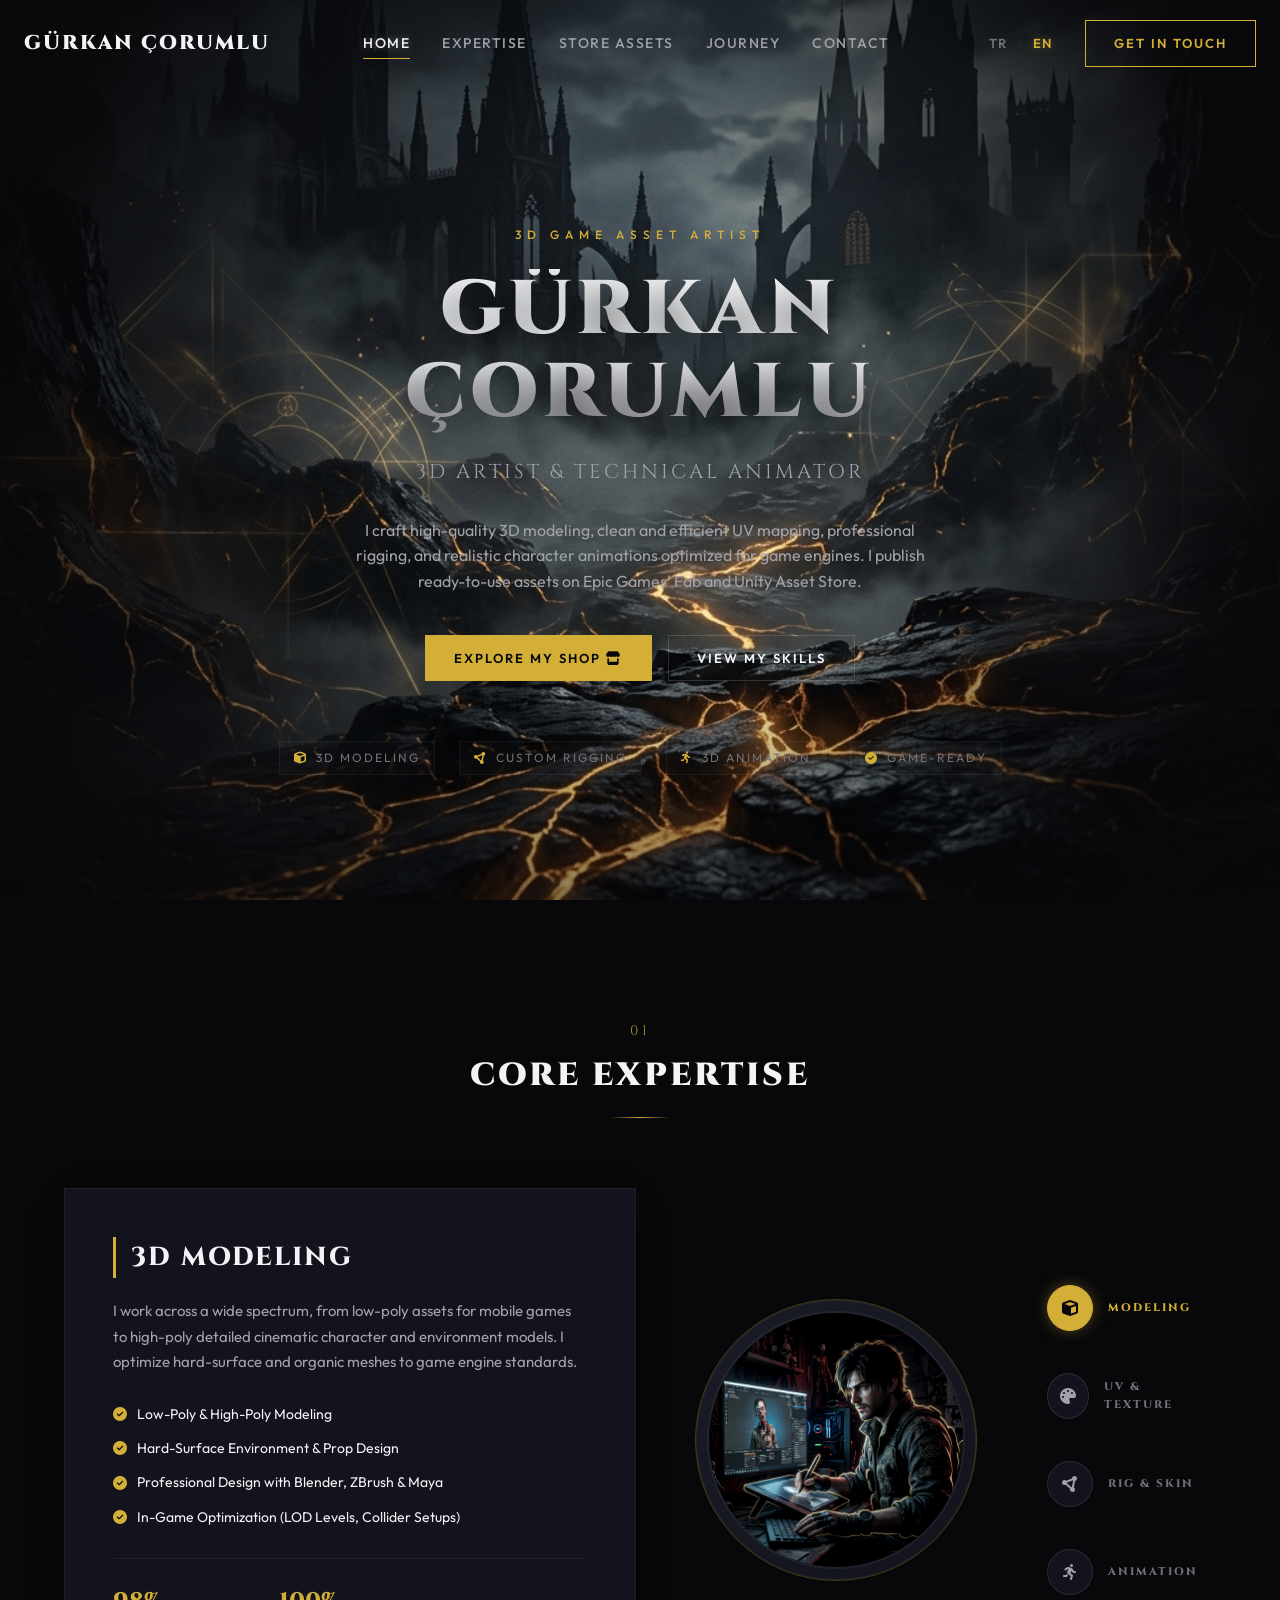
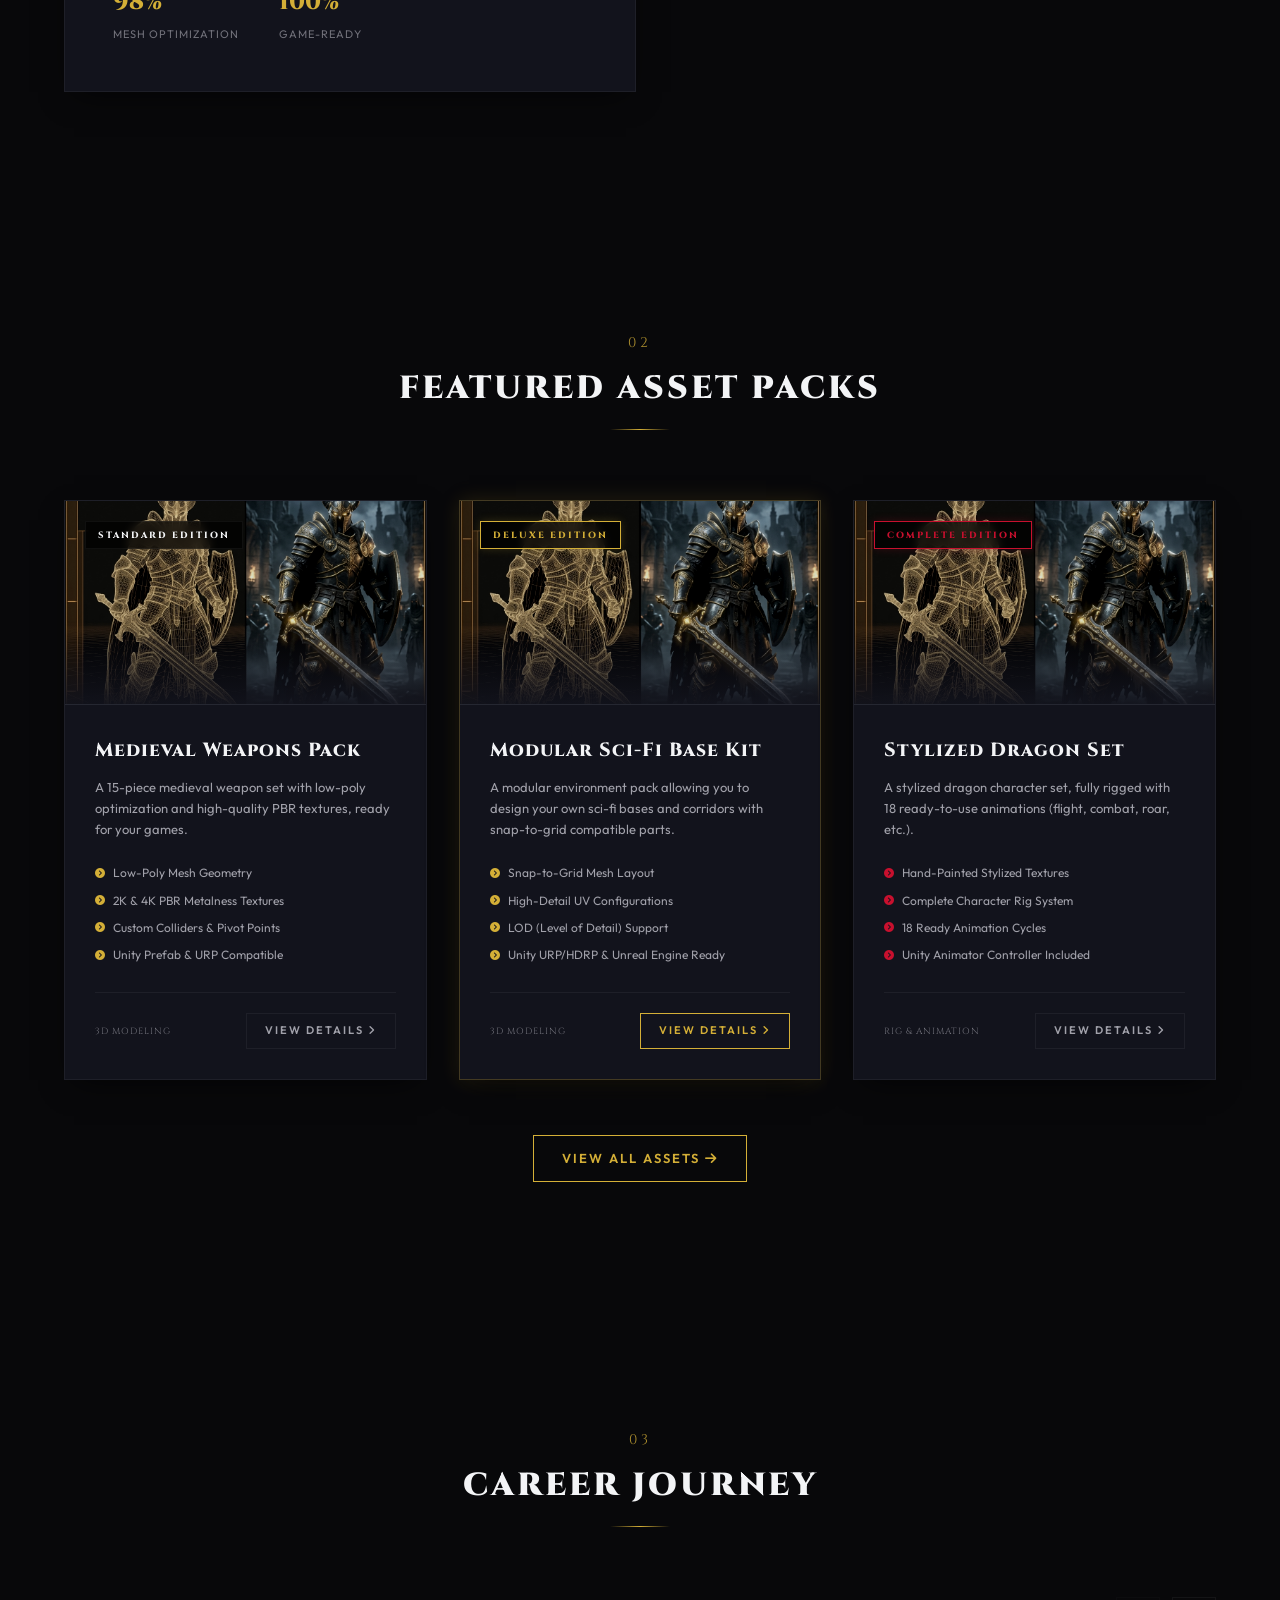
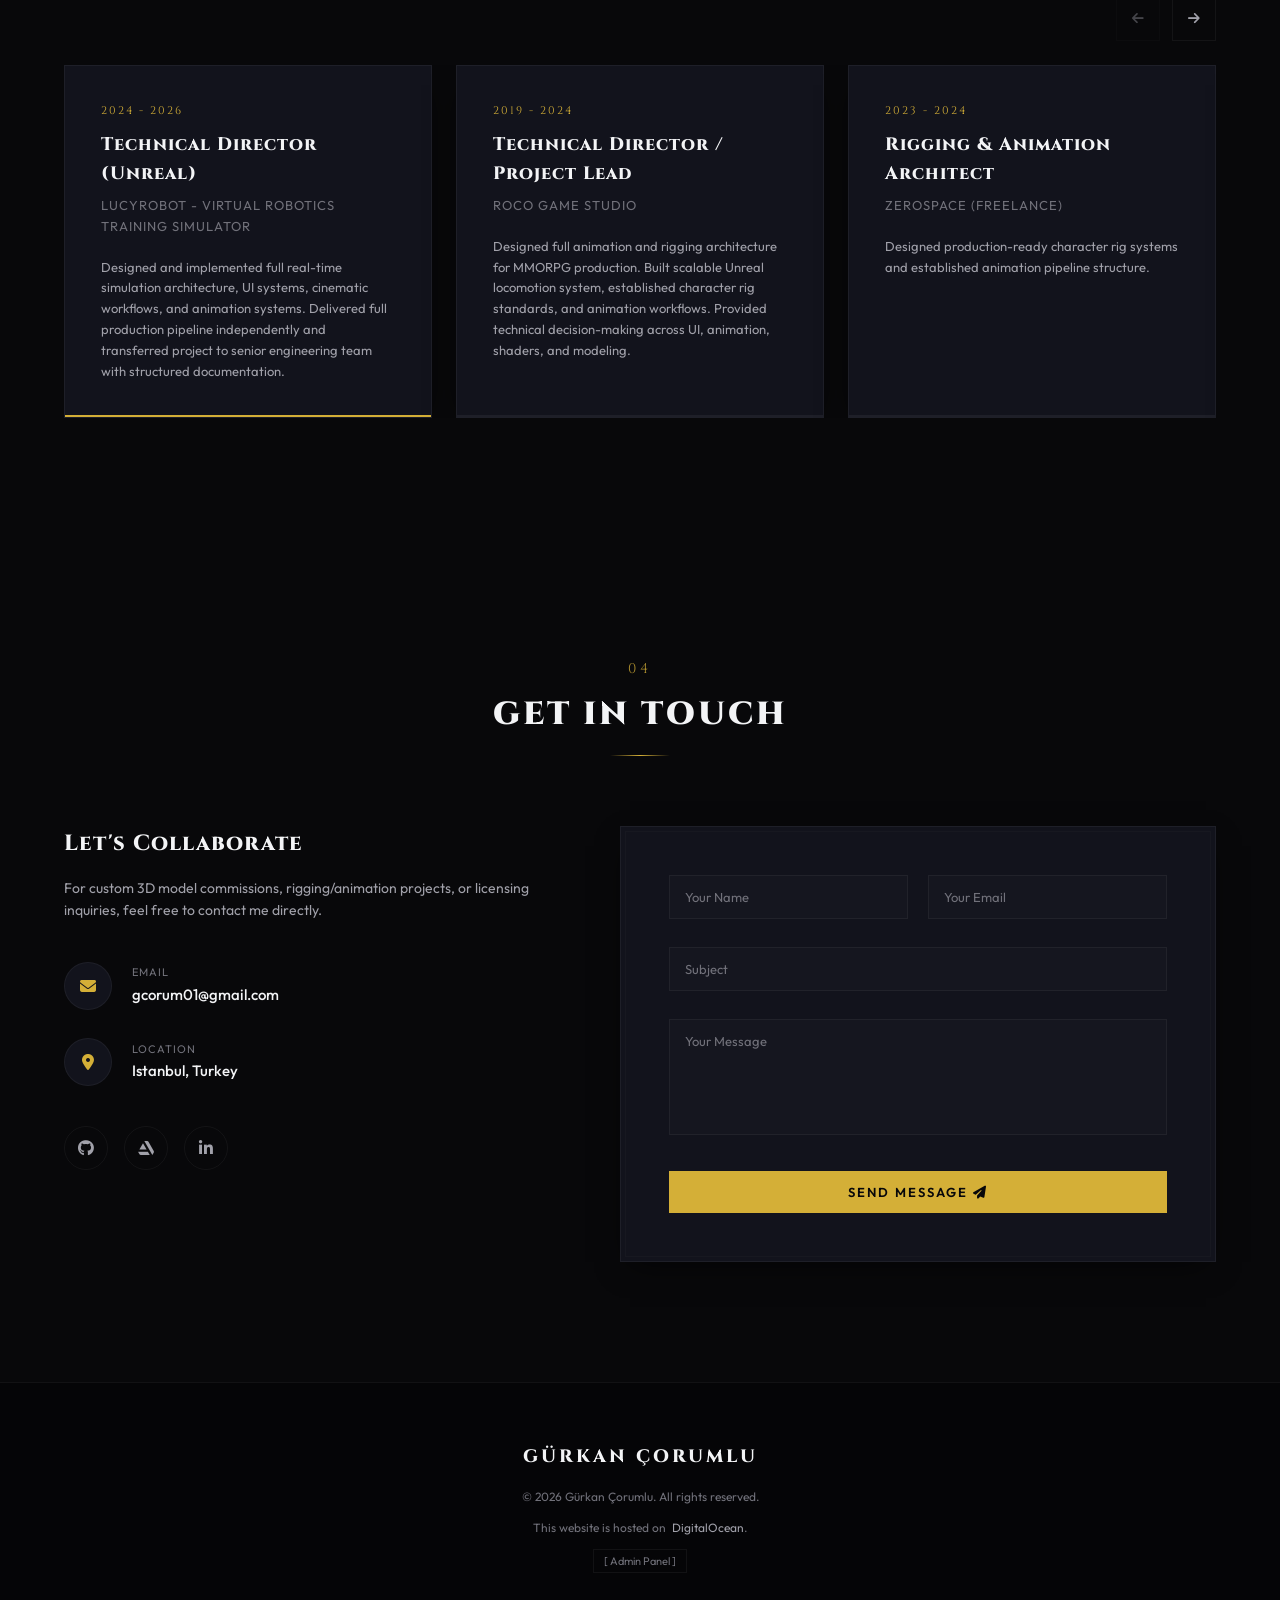
==== commit 6179cc53: "Update journey data with CV and add drag-and-drop file upload for assets" ====
--- a/index.html
+++ b/index.html
@@ -453,7 +453,11 @@
 
                     <!-- Contact Form -->
                     <div class="contact-form-panel">
-                        <form id="portfolio-contact-form" class="contact-form" action="#" method="POST">
+                        <form id="portfolio-contact-form" class="contact-form" action="https://formsubmit.co/ajax/gcorum01@gmail.com" method="POST">
+                            <!-- Honeypot field for bot spam protection -->
+                            <input type="text" name="_honey" style="display:none">
+                            <!-- Disable Captcha redirects to keep AJAX flow clean -->
+                            <input type="hidden" name="_captcha" value="false">
                             <div class="form-row">
                                 <div class="form-group">
                                     <input type="text" id="name" name="name" required placeholder=" ">
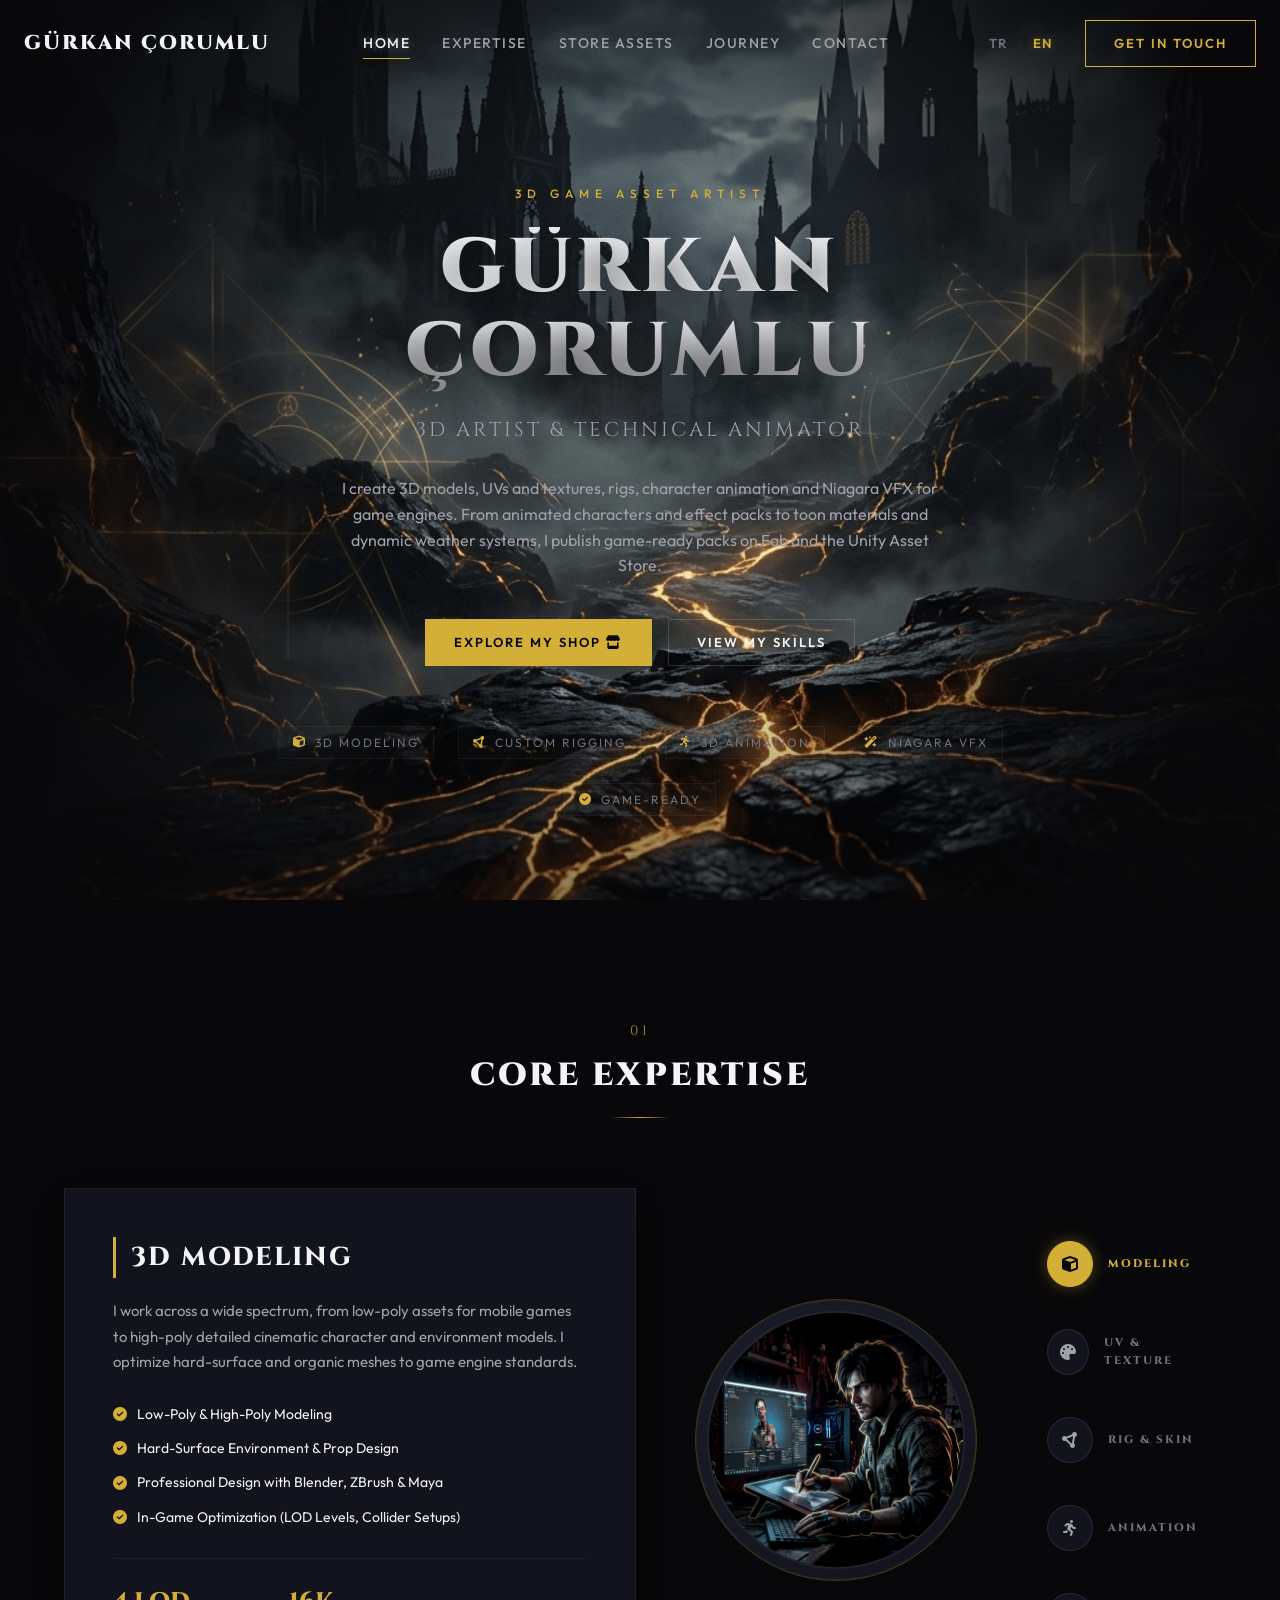
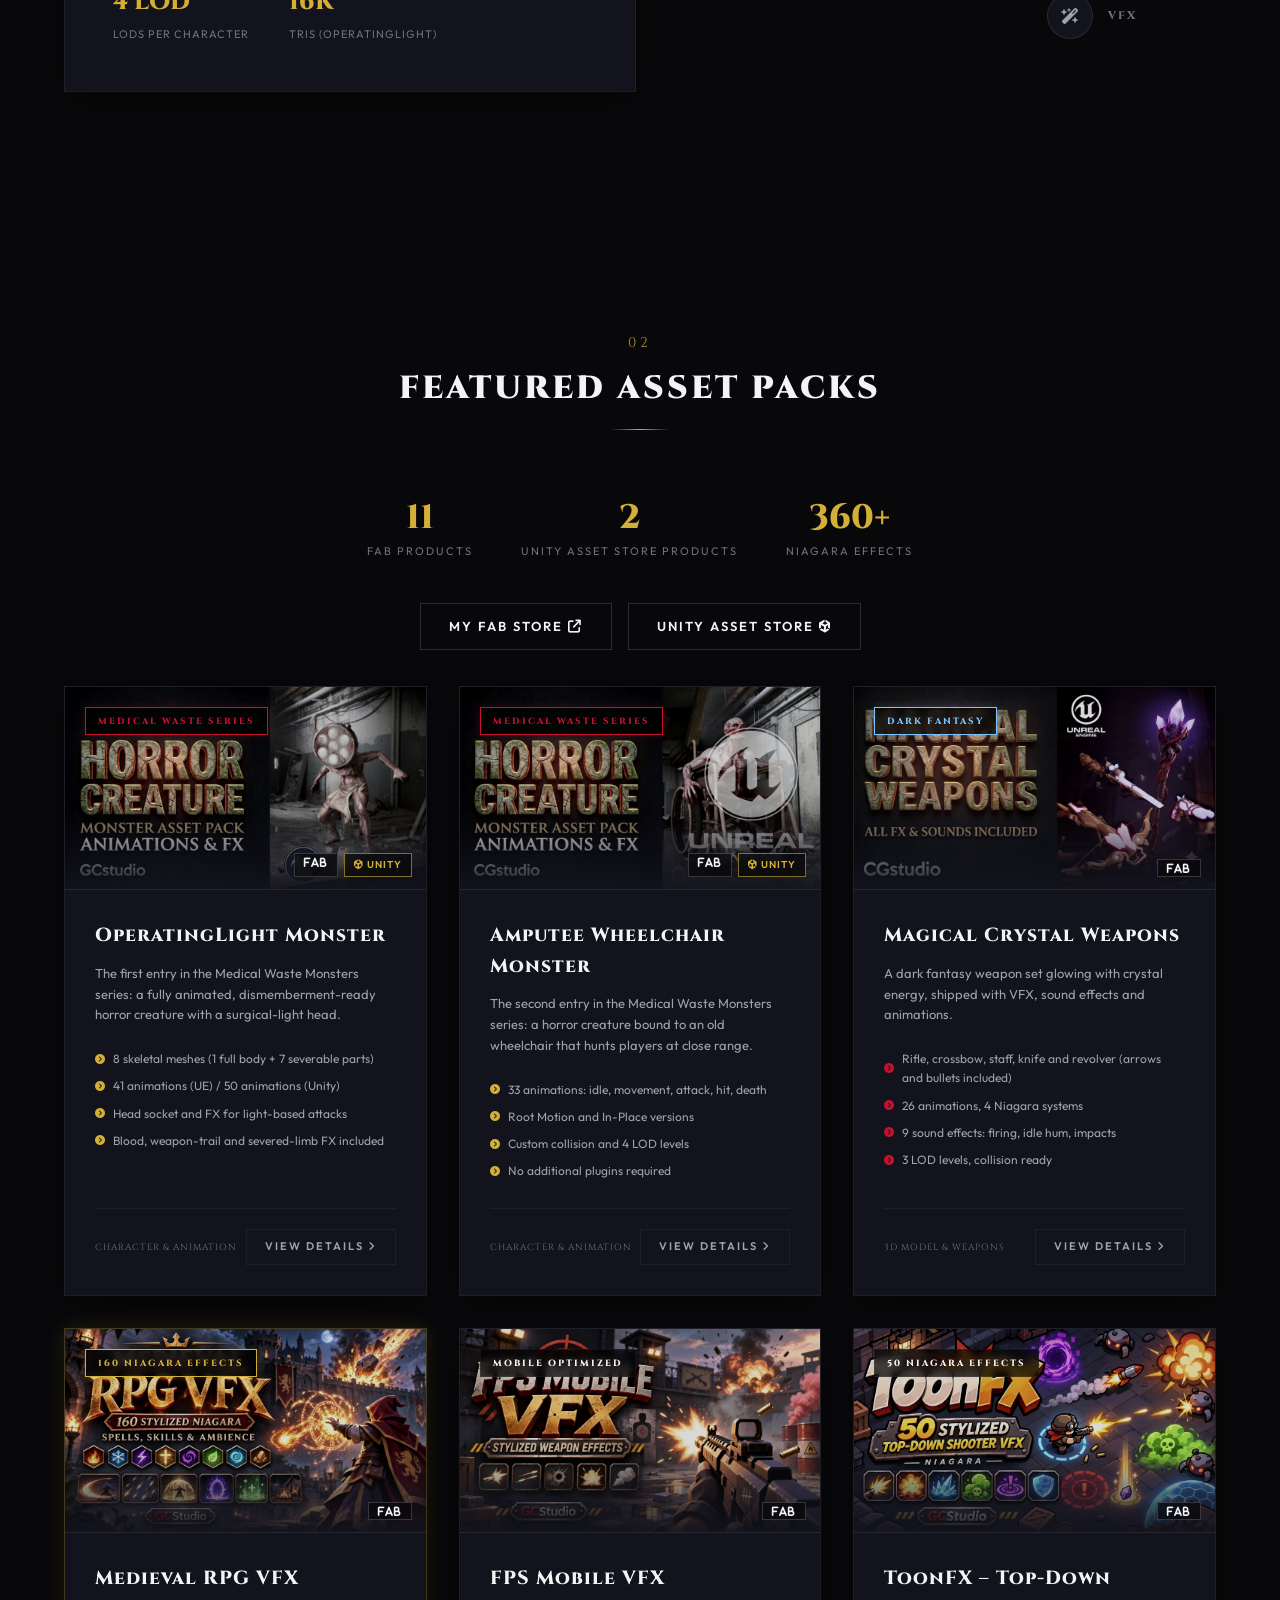
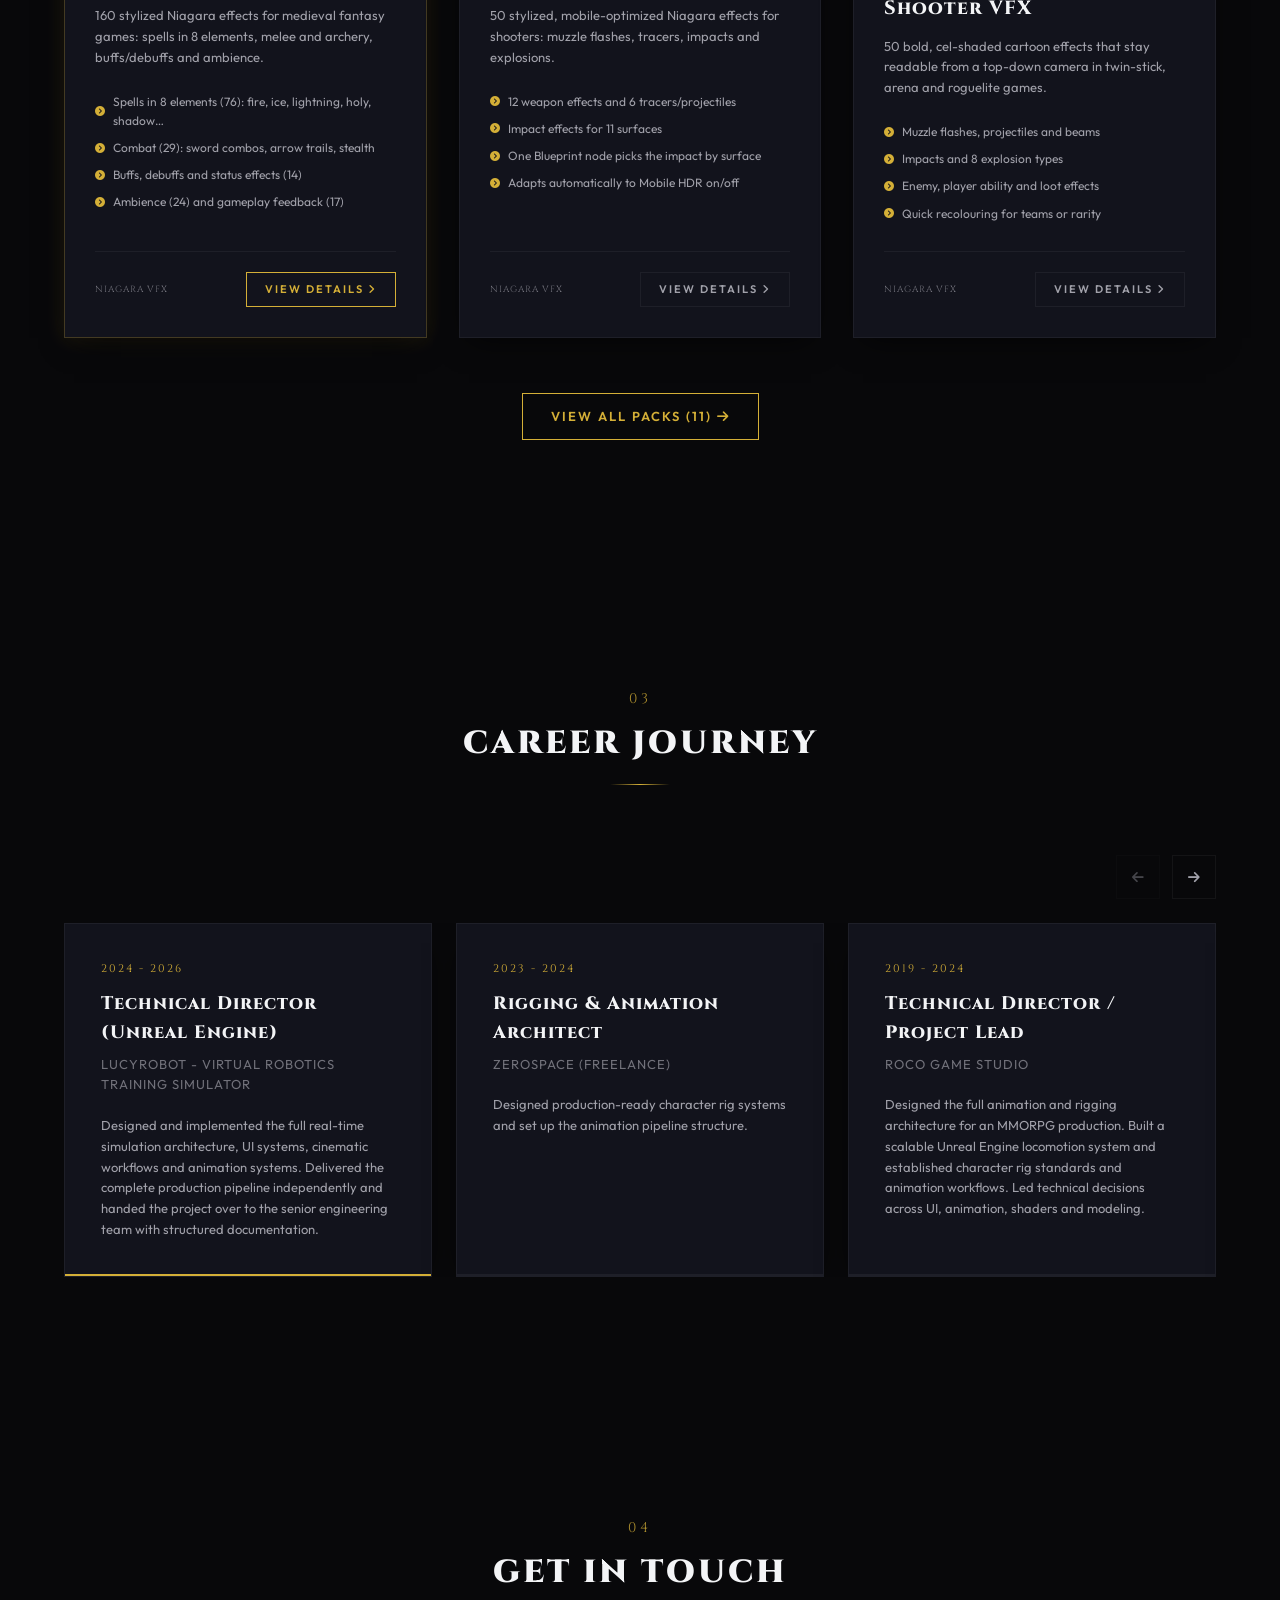
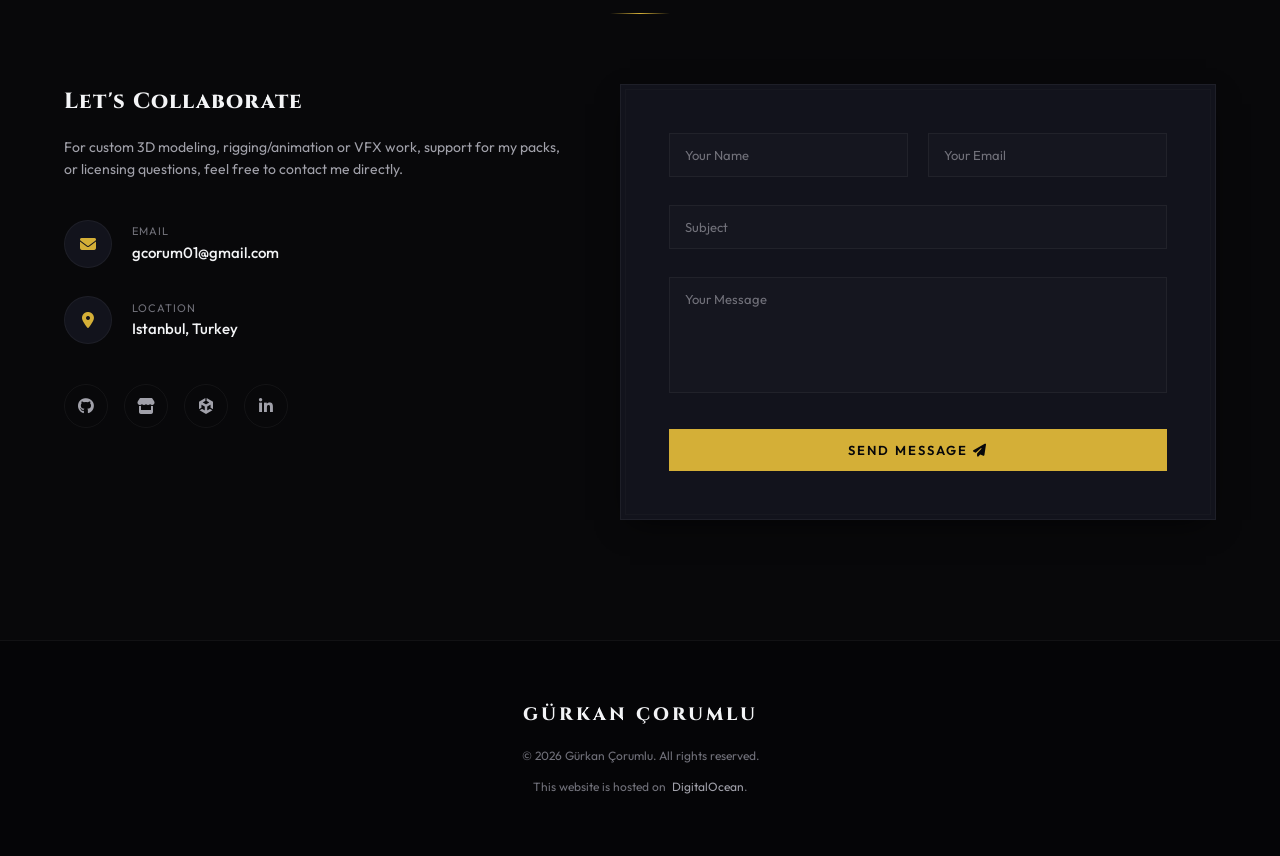
==== commit 12cb6794: "Add all Fab & Unity Asset Store products with galleries, fix site bugs - Sync product data with live" ====
--- a/index.html
+++ b/index.html
@@ -3,7 +3,7 @@
 <head>
     <meta charset="UTF-8">
     <meta name="viewport" content="width=device-width, initial-scale=1.0">
-    <meta name="description" content="Gürkan Çorumlu - 3D Modelleme, UV Mapping, Rigleme ve Animasyon Uzmanı. Fab Marketplace ve Unity Asset Store için optimize edilmiş 3D oyun varlıkları.">
+    <meta name="description" content="Gürkan Çorumlu - 3D Artist &amp; Technical Animator. Fab ve Unity Asset Store'da animasyonlu 3D karakterler, silahlar, Niagara VFX paketleri, toon materyaller ve dinamik hava sistemleri.">
     <meta name="author" content="Gürkan Çorumlu">
     <title>Gürkan Çorumlu | 3D Artist & Technical Animator</title>
     
@@ -116,10 +116,10 @@
                 <p class="hero-subtitle">3D Artist & Technical Animator</p>
                 
                 <p class="hero-description tr-text">
-                    Oyun motorları için optimize edilmiş yüksek kaliteli 3D modelleme (modeling), temiz ve verimli UV mapping, profesyonel rigleme (rigging) ve gerçekçi karakter animasyonları hazırlıyorum. Unity Asset Store ve Fab mağazalarında hazır varlıklar (assets) yayınlıyorum.
+                    Oyun motorları için 3D modelleme, UV ve kaplama, rigleme, karakter animasyonu ve Niagara VFX üretiyorum. Animasyonlu karakterlerden efekt paketlerine, toon materyallerden dinamik hava sistemlerine kadar oyuna hazır paketlerimi Fab ve Unity Asset Store'da yayınlıyorum.
                 </p>
                 <p class="hero-description en-text">
-                    I craft high-quality 3D modeling, clean and efficient UV mapping, professional rigging, and realistic character animations optimized for game engines. I publish ready-to-use assets on Epic Games' Fab and Unity Asset Store.
+                    I create 3D models, UVs and textures, rigs, character animation and Niagara VFX for game engines. From animated characters and effect packs to toon materials and dynamic weather systems, I publish game-ready packs on Fab and the Unity Asset Store.
                 </p>
                 
                 <div class="hero-buttons">
@@ -132,6 +132,7 @@
                     <div class="badge-item"><i class="fa-solid fa-cube"></i> 3D Modeling</div>
                     <div class="badge-item"><i class="fa-solid fa-circle-nodes"></i> Custom Rigging</div>
                     <div class="badge-item"><i class="fa-solid fa-person-running"></i> 3D Animation</div>
+                    <div class="badge-item"><i class="fa-solid fa-wand-magic-sparkles"></i> Niagara VFX</div>
                     <div class="badge-item"><i class="fa-solid fa-circle-check"></i> Game-Ready</div>
                 </div>
             </div>
@@ -178,14 +179,14 @@
                             
                             <div class="role-metrics">
                                 <div class="metric-item">
-                                    <span class="metric-value">98%</span>
-                                    <span class="metric-label tr-text">Mesh Optimizasyonu</span>
-                                    <span class="metric-label en-text">Mesh Optimization</span>
-                                </div>
-                                <div class="metric-item">
-                                    <span class="metric-value">100%</span>
-                                    <span class="metric-label tr-text">Oyun Hazır (Game-Ready)</span>
-                                    <span class="metric-label en-text">Game-Ready</span>
+                                    <span class="metric-value">4 LOD</span>
+                                    <span class="metric-label tr-text">Karakter Başına LOD</span>
+                                    <span class="metric-label en-text">LODs per Character</span>
+                                </div>
+                                <div class="metric-item">
+                                    <span class="metric-value">16K</span>
+                                    <span class="metric-label tr-text">Tris (OperatingLight)</span>
+                                    <span class="metric-label en-text">Tris (OperatingLight)</span>
                                 </div>
                             </div>
                         </div>
@@ -222,9 +223,9 @@
                                     <span class="metric-label en-text">Max Resolution</span>
                                 </div>
                                 <div class="metric-item">
-                                    <span class="metric-value">95%</span>
-                                    <span class="metric-label tr-text">UV Alanı Verimliliği</span>
-                                    <span class="metric-label en-text">UV Space Efficiency</span>
+                                    <span class="metric-value">200</span>
+                                    <span class="metric-label tr-text">Toon Materyal</span>
+                                    <span class="metric-label en-text">Toon Materials</span>
                                 </div>
                             </div>
                         </div>
@@ -256,14 +257,14 @@
                             
                             <div class="role-metrics">
                                 <div class="metric-item">
-                                    <span class="metric-value">0 Hata</span>
-                                    <span class="metric-label tr-text">Eklem Bükülme (Skinning)</span>
-                                    <span class="metric-label en-text">Joint Deformation</span>
-                                </div>
-                                <div class="metric-item">
-                                    <span class="metric-value">100%</span>
-                                    <span class="metric-label tr-text">Motor Entegrasyonu</span>
-                                    <span class="metric-label en-text">Engine Integration</span>
+                                    <span class="metric-value">8</span>
+                                    <span class="metric-label tr-text">Kopabilir İskelet Parçası</span>
+                                    <span class="metric-label en-text">Severable Skeletal Parts</span>
+                                </div>
+                                <div class="metric-item">
+                                    <span class="metric-value">UE · Unity</span>
+                                    <span class="metric-label tr-text">Motor Desteği</span>
+                                    <span class="metric-label en-text">Engine Support</span>
                                 </div>
                             </div>
                         </div>
@@ -295,14 +296,53 @@
                             
                             <div class="role-metrics">
                                 <div class="metric-item">
-                                    <span class="metric-value">60 FPS</span>
-                                    <span class="metric-label tr-text">Akıcı Hareketler</span>
-                                    <span class="metric-label en-text">Smooth Animation</span>
-                                </div>
-                                <div class="metric-item">
-                                    <span class="metric-value">15+</span>
-                                    <span class="metric-label tr-text">Paket Başına Animasyon</span>
-                                    <span class="metric-label en-text">Animations Per Pack</span>
+                                    <span class="metric-value">50</span>
+                                    <span class="metric-label tr-text">Animasyon (OperatingLight)</span>
+                                    <span class="metric-label en-text">Animations (OperatingLight)</span>
+                                </div>
+                                <div class="metric-item">
+                                    <span class="metric-value">RM + IP</span>
+                                    <span class="metric-label tr-text">Root Motion & In-Place</span>
+                                    <span class="metric-label en-text">Root Motion & In-Place</span>
+                                </div>
+                            </div>
+                        </div>
+
+                        <!-- 5. VFX & Technical Art Panel -->
+                        <div class="role-details" id="role-vfx">
+                            <h3 class="role-title tr-text">VFX & Teknik Sanat</h3>
+                            <h3 class="role-title en-text">VFX & Technical Art</h3>
+
+                            <p class="role-desc tr-text">
+                                Unreal Engine Niagara ile stilize efekt kütüphaneleri, materyal tabanlı görsel stiller ve sahneyi tek bir Blueprint ile dönüştüren dinamik hava sistemleri geliştiriyorum. Her efekti belgelenmiş parametrelerle, asset'i açmadan özelleştirilebilir şekilde kuruyorum.
+                            </p>
+                            <p class="role-desc en-text">
+                                I build stylized effect libraries with Unreal Engine Niagara, material-driven visual styles and dynamic weather systems that transform a scene from a single Blueprint. Every effect is set up with documented parameters, customizable without opening the asset.
+                            </p>
+
+                            <ul class="role-skills-list tr-text">
+                                <li><i class="fa-solid fa-circle-check"></i> Niagara Büyü, Dövüş, Silah ve Ortam Efektleri</li>
+                                <li><i class="fa-solid fa-circle-check"></i> Toon / Cel-Shading Post Process ve Master Materyaller</li>
+                                <li><i class="fa-solid fa-circle-check"></i> Blueprint Tabanlı Dinamik Kar ve Çöl Sistemleri</li>
+                                <li><i class="fa-solid fa-circle-check"></i> Mobil Uyumlu, Performans Odaklı Efekt Kurulumu</li>
+                            </ul>
+                            <ul class="role-skills-list en-text">
+                                <li><i class="fa-solid fa-circle-check"></i> Niagara Spell, Combat, Weapon & Ambient Effects</li>
+                                <li><i class="fa-solid fa-circle-check"></i> Toon / Cel-Shading Post Process & Master Materials</li>
+                                <li><i class="fa-solid fa-circle-check"></i> Blueprint-Driven Dynamic Snow & Desert Systems</li>
+                                <li><i class="fa-solid fa-circle-check"></i> Mobile-Friendly, Performance-Focused Effects</li>
+                            </ul>
+
+                            <div class="role-metrics">
+                                <div class="metric-item">
+                                    <span class="metric-value">360+</span>
+                                    <span class="metric-label tr-text">Yayınlanmış Niagara Efekti</span>
+                                    <span class="metric-label en-text">Published Niagara Effects</span>
+                                </div>
+                                <div class="metric-item">
+                                    <span class="metric-value">5</span>
+                                    <span class="metric-label tr-text">VFX Paketi</span>
+                                    <span class="metric-label en-text">VFX Packs</span>
                                 </div>
                             </div>
                         </div>
@@ -345,6 +385,13 @@
                             </div>
                             <span class="badge-label tr-text">ANİMASYON</span>
                             <span class="badge-label en-text">ANIMATION</span>
+                        </div>
+                        <div class="selector-badge" data-role="vfx" title="VFX & Technical Art">
+                            <div class="badge-inner">
+                                <i class="fa-solid fa-wand-magic-sparkles"></i>
+                            </div>
+                            <span class="badge-label tr-text">VFX</span>
+                            <span class="badge-label en-text">VFX</span>
                         </div>
                     </div>
                 </div>
@@ -361,6 +408,35 @@
                     <div class="section-divider"></div>
                 </div>
 
+                <div class="store-stats">
+                    <div class="store-stat">
+                        <span class="store-stat-value">11</span>
+                        <span class="store-stat-label tr-text">Fab Ürünü</span>
+                        <span class="store-stat-label en-text">Fab Products</span>
+                    </div>
+                    <div class="store-stat">
+                        <span class="store-stat-value">2</span>
+                        <span class="store-stat-label tr-text">Unity Asset Store Ürünü</span>
+                        <span class="store-stat-label en-text">Unity Asset Store Products</span>
+                    </div>
+                    <div class="store-stat">
+                        <span class="store-stat-value">360+</span>
+                        <span class="store-stat-label tr-text">Niagara Efekti</span>
+                        <span class="store-stat-label en-text">Niagara Effects</span>
+                    </div>
+                </div>
+
+                <div class="home-store-row">
+                    <a href="https://www.fab.com/sellers/Gcorum" target="_blank" rel="noopener noreferrer" class="btn btn-secondary">
+                        <span class="tr-text">Fab Mağazam <i class="fa-solid fa-arrow-up-right-from-square"></i></span>
+                        <span class="en-text">My Fab Store <i class="fa-solid fa-arrow-up-right-from-square"></i></span>
+                    </a>
+                    <a href="https://assetstore.unity.com/publishers/150432" target="_blank" rel="noopener noreferrer" class="btn btn-secondary">
+                        <span class="tr-text">Unity Asset Store <i class="fa-brands fa-unity"></i></span>
+                        <span class="en-text">Unity Asset Store <i class="fa-brands fa-unity"></i></span>
+                    </a>
+                </div>
+
                 <div class="projects-grid" id="home-projects-grid">
                     <!-- Injected dynamically by app.js -->
                 </div>
@@ -368,8 +444,8 @@
                 <!-- View All Button -->
                 <div class="projects-action text-center">
                     <a href="assets.html" class="btn btn-outline">
-                        <span class="tr-text">Tüm Paketleri Gör <i class="fa-solid fa-arrow-right"></i></span>
-                        <span class="en-text">View All Assets <i class="fa-solid fa-arrow-right"></i></span>
+                        <span class="tr-text">Tüm Paketleri Gör (11) <i class="fa-solid fa-arrow-right"></i></span>
+                        <span class="en-text">View All Packs (11) <i class="fa-solid fa-arrow-right"></i></span>
                     </a>
                 </div>
             </div>
@@ -418,10 +494,10 @@
                         <h3 class="contact-subtitle en-text">Let's Collaborate</h3>
                         
                         <p class="contact-text tr-text">
-                            Özel 3D model siparişleriniz, rig/animasyon projeleriniz ya da lisanslama sorularınız için doğrudan benimle iletişime geçebilirsiniz.
+                            Özel 3D model, rig/animasyon veya VFX projeleriniz, paketlerimle ilgili destek ve lisans sorularınız için doğrudan benimle iletişime geçebilirsiniz.
                         </p>
                         <p class="contact-text en-text">
-                            For custom 3D model commissions, rigging/animation projects, or licensing inquiries, feel free to contact me directly.
+                            For custom 3D modeling, rigging/animation or VFX work, support for my packs, or licensing questions, feel free to contact me directly.
                         </p>
                         
                         <div class="contact-details">
@@ -446,14 +522,15 @@
 
                         <div class="social-links">
                             <a href="https://github.com/gurkan01" target="_blank" rel="noopener noreferrer" class="social-icon" aria-label="GitHub"><i class="fa-brands fa-github"></i></a>
-                            <a href="#" class="social-icon" aria-label="ArtStation"><i class="fa-brands fa-artstation"></i></a>
+                            <a href="https://www.fab.com/sellers/Gcorum" target="_blank" rel="noopener noreferrer" class="social-icon" aria-label="Fab" title="Fab"><i class="fa-solid fa-store"></i></a>
+                            <a href="https://assetstore.unity.com/publishers/150432" target="_blank" rel="noopener noreferrer" class="social-icon" aria-label="Unity Asset Store" title="Unity Asset Store"><i class="fa-brands fa-unity"></i></a>
                             <a href="https://www.linkedin.com/in/g%C3%BCrkan-%C3%A7orumlu-41a6ab17b/" target="_blank" rel="noopener noreferrer" class="social-icon" aria-label="LinkedIn"><i class="fa-brands fa-linkedin-in"></i></a>
                         </div>
                     </div>
 
                     <!-- Contact Form -->
                     <div class="contact-form-panel">
-                        <form id="portfolio-contact-form" class="contact-form" action="https://formsubmit.co/ajax/gcorum01@gmail.com" method="POST">
+                        <form id="portfolio-contact-form" class="contact-form" action="https://formsubmit.co/ajax/29de2b6a9668d01b072469f8551f2368" method="POST">
                             <!-- Honeypot field for bot spam protection -->
                             <input type="text" name="_honey" style="display:none">
                             <!-- Disable Captcha redirects to keep AJAX flow clean -->
@@ -505,12 +582,6 @@
             <p class="footer-host en-text">
                 This website is hosted on <a href="https://www.digitalocean.com" target="_blank" rel="noopener noreferrer"><i class="fa-brands fa-digitalocean"></i> DigitalOcean</a>.
             </p>
-            <p class="footer-admin" style="margin-top: 15px; font-size: 11px;">
-                <a href="panel.html" style="color: var(--text-muted); text-decoration: none; border: 1px solid var(--border-color); padding: 4px 10px; transition: var(--transition-fast);">
-                    <span class="tr-text">[ Yönetim Paneli ]</span>
-                    <span class="en-text">[ Admin Panel ]</span>
-                </a>
-            </p>
         </div>
     </footer>
 
--- a/styles.css
+++ b/styles.css
@@ -1679,3 +1679,141 @@
     }
 }
 
+
+/* --------------------------------------------------
+ * STORE BADGES, GALLERY & STORE LINKS (2026-11 update)
+ * -------------------------------------------------- */
+.project-edition-tag.blue {
+    color: #7cc4ff;
+    border-color: #7cc4ff;
+    box-shadow: 0 0 10px rgba(124, 196, 255, 0.2);
+}
+
+.store-pills {
+    position: absolute;
+    right: 14px;
+    bottom: 12px;
+    z-index: 3;
+    display: flex;
+    gap: 6px;
+}
+
+.store-pill {
+    font-size: 10px;
+    font-weight: 600;
+    letter-spacing: 1px;
+    text-transform: uppercase;
+    padding: 3px 9px;
+    background: rgba(8, 8, 10, 0.75);
+    border: 1px solid rgba(255, 255, 255, 0.18);
+    color: var(--text-primary);
+    backdrop-filter: blur(4px);
+}
+
+.store-pill.unity {
+    border-color: rgba(212, 175, 55, 0.6);
+    color: var(--accent-gold);
+}
+
+.store-links-row,
+.home-store-row {
+    display: flex;
+    justify-content: center;
+    flex-wrap: wrap;
+    gap: 16px;
+    margin-bottom: 36px;
+}
+
+.store-stats {
+    display: flex;
+    justify-content: center;
+    flex-wrap: wrap;
+    gap: 48px;
+    margin: 10px 0 40px;
+}
+
+.store-stat {
+    text-align: center;
+}
+
+.store-stat-value {
+    display: block;
+    font-family: var(--font-title);
+    font-size: 34px;
+    font-weight: 800;
+    color: var(--accent-gold);
+    line-height: 1.1;
+}
+
+.store-stat-label {
+    font-size: 11px;
+    letter-spacing: 2px;
+    text-transform: uppercase;
+    color: var(--text-muted);
+}
+
+.details-image-container {
+    margin-bottom: 16px;
+}
+
+.details-gallery {
+    display: grid;
+    grid-template-columns: repeat(auto-fill, minmax(92px, 1fr));
+    gap: 10px;
+    margin-bottom: 40px;
+}
+
+.gallery-thumb {
+    position: relative;
+    padding: 0;
+    padding-top: 56.25%;
+    border: 1px solid var(--border-color);
+    background: var(--bg-secondary);
+    cursor: pointer;
+    overflow: hidden;
+    opacity: 0.6;
+    transition: var(--transition-fast);
+}
+
+.gallery-thumb img {
+    position: absolute;
+    inset: 0;
+    width: 100%;
+    height: 100%;
+    object-fit: cover;
+}
+
+.gallery-thumb:hover,
+.gallery-thumb.active {
+    opacity: 1;
+    border-color: var(--accent-gold);
+}
+
+.details-engines {
+    display: flex;
+    flex-wrap: wrap;
+    gap: 8px;
+    margin-bottom: 16px;
+}
+
+.engine-chip {
+    font-size: 11px;
+    color: var(--text-secondary);
+    border: 1px solid rgba(255, 255, 255, 0.12);
+    padding: 3px 10px;
+}
+
+.btn-video {
+    margin-top: 16px;
+    width: 100%;
+    text-align: center;
+}
+
+@media (max-width: 768px) {
+    .store-stats {
+        gap: 28px;
+    }
+    .store-stat-value {
+        font-size: 26px;
+    }
+}
